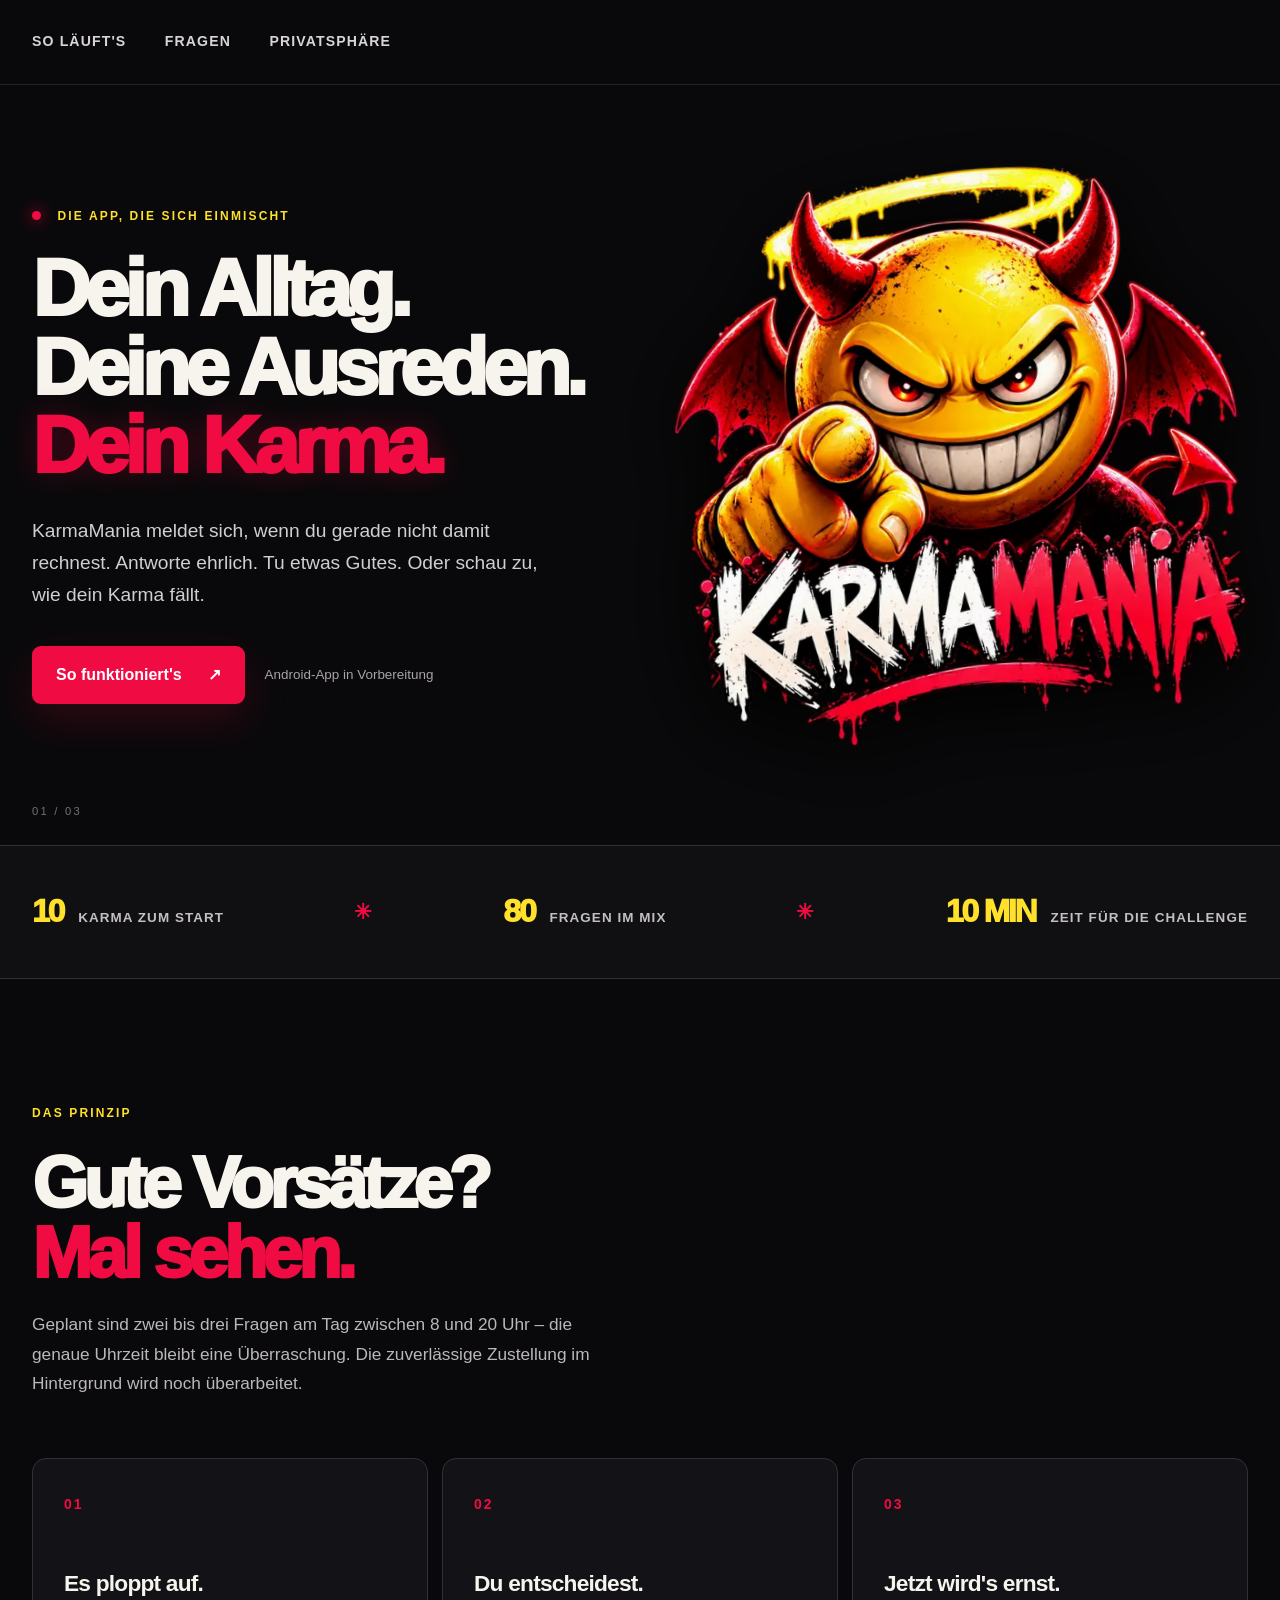
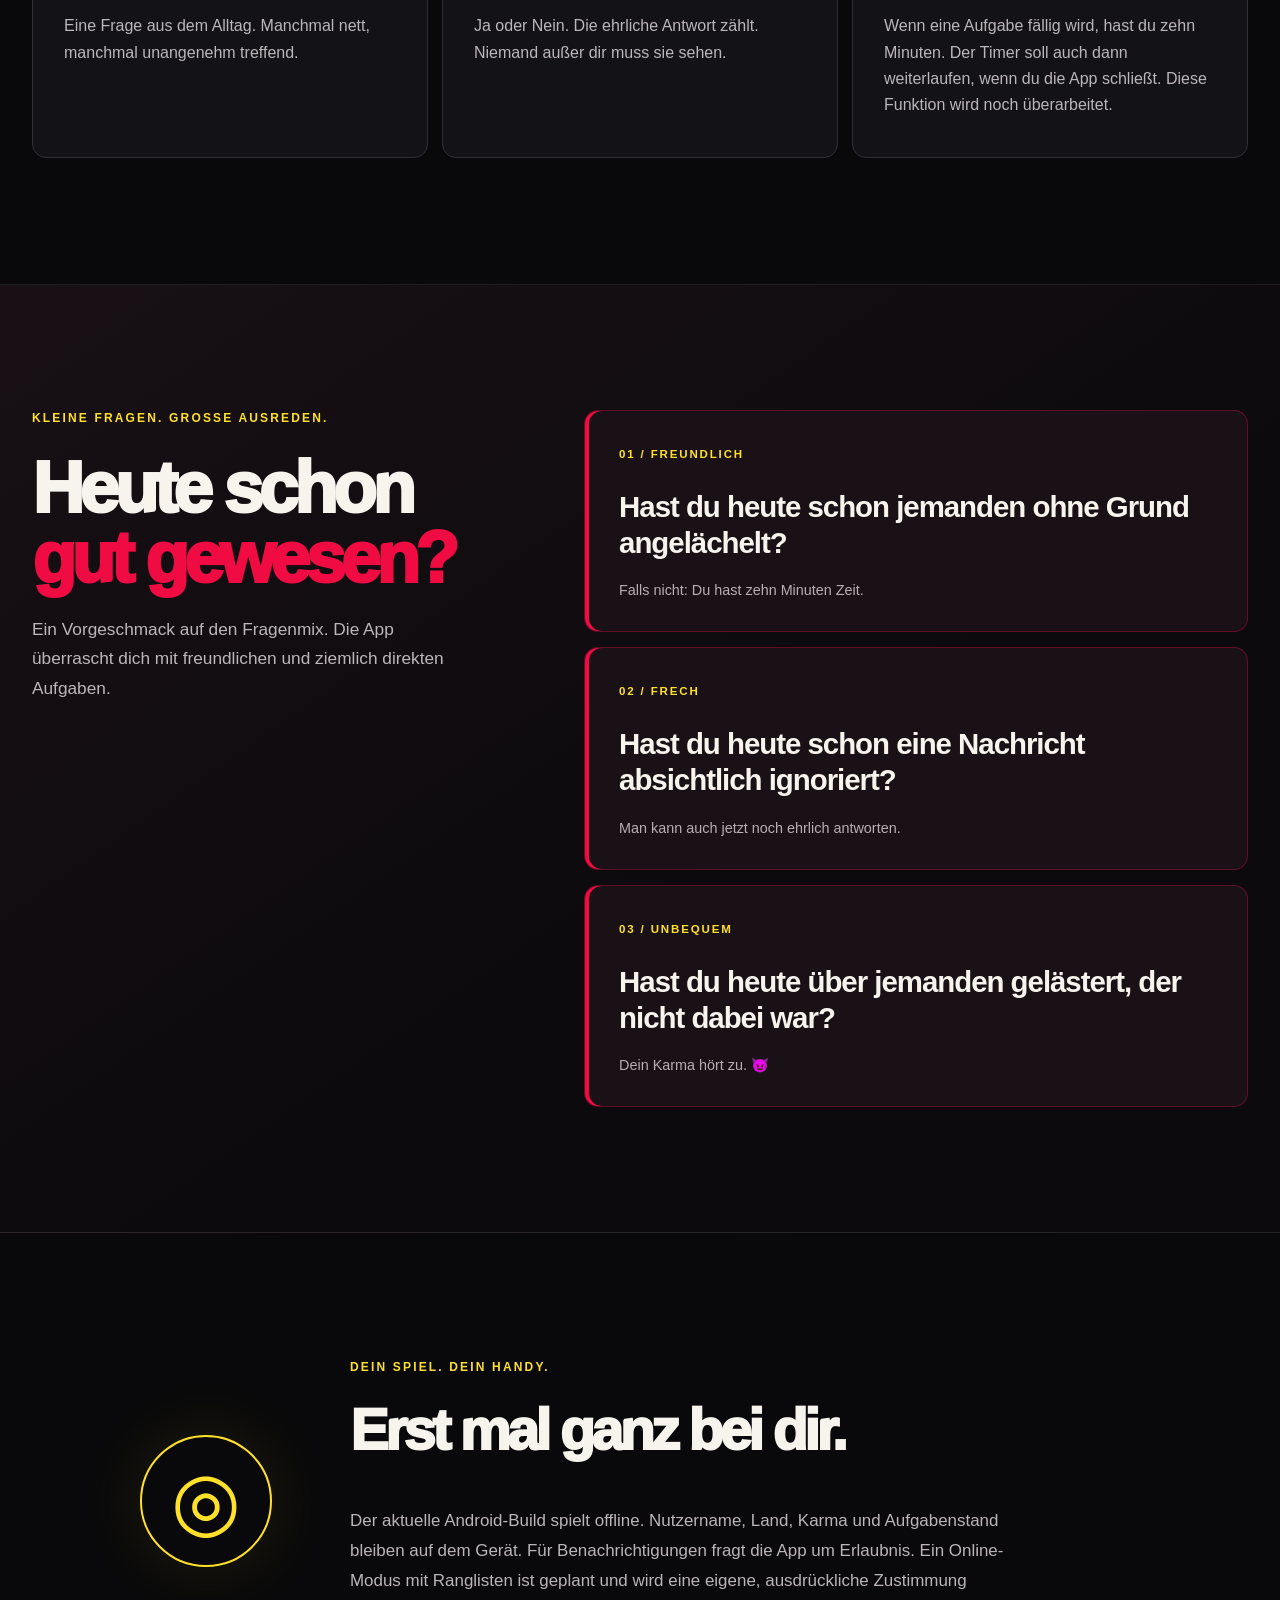
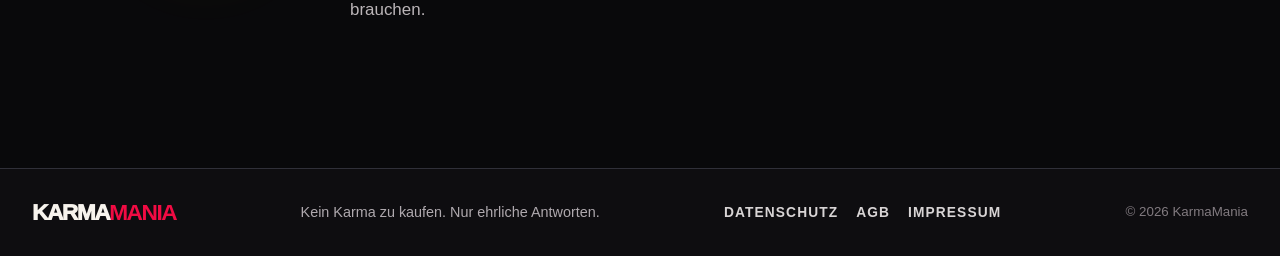
==== index.html @ 6a7edd0a "Remove top header wordmark from index.html" ====
<!doctype html>
<html lang="de">
<head>
  <meta charset="utf-8">
  <meta name="viewport" content="width=device-width, initial-scale=1">
  <meta name="theme-color" content="#09090b">
  <meta name="description" content="KarmaMania: 80 freche Fragen, spontane Aufgaben und 10 Minuten für eine gute Tat. Die Android-App startet mit 10 Karma-Punkten.">
  <title>KarmaMania – Dein Alltag hat Fragen</title>
  <link rel="icon" type="image/webp" href="/assets/karmamania-mascot.webp">
  <link rel="stylesheet" href="/styles.css">
</head>
<body>
  <a class="skip" href="#inhalt">Zum Inhalt springen</a>
  <header class="site-header">
    <div class="shell header-inner">
      
      <nav aria-label="Hauptnavigation">
        <a href="#so-gehts">So läuft's</a>
        <a href="#fragen">Fragen</a>
        <a href="#datenschutz">Privatsphäre</a>
      </nav>
    </div>
  </header>
  <main id="inhalt">
    <section class="hero shell" id="start" aria-labelledby="hero-title">
      <div class="hero-copy">
        <p class="eyebrow"><span class="pulse" aria-hidden="true"></span> DIE APP, DIE SICH EINMISCHT</p>
        <h1 id="hero-title">Dein Alltag.<br>Deine Ausreden.<br><em>Dein Karma.</em></h1>
        <p class="hero-lead">KarmaMania meldet sich, wenn du gerade nicht damit rechnest. Antworte ehrlich. Tu etwas Gutes. Oder schau zu, wie dein Karma fällt.</p>
        <div class="hero-actions">
          <a class="button primary" href="#so-gehts">So funktioniert's <span aria-hidden="true">↗</span></a>
          <span class="availability">Android-App in Vorbereitung</span>
        </div>
      </div>
      <div class="hero-art" aria-label="KarmaMania Maskottchen">
        <div class="halo-glow" aria-hidden="true"></div>
        <img src="/assets/karmamania-mascot.webp" width="720" height="720" alt="Grinsendes KarmaMania-Maskottchen mit Hörnern, Flügeln und Schriftzug" fetchpriority="high">
      </div>
      <div class="hero-index" aria-hidden="true">01 / 03</div>
    </section>

    <div class="ticker" aria-label="KarmaMania in Zahlen">
      <div class="shell ticker-inner">
        <p><strong>10</strong><span>Karma zum Start</span></p>
        <span class="ticker-cross" aria-hidden="true">✳</span>
        <p><strong>80</strong><span>Fragen im Mix</span></p>
        <span class="ticker-cross" aria-hidden="true">✳</span>
        <p><strong>10 MIN</strong><span>Zeit für die Challenge</span></p>
      </div>
    </div>

    <section class="section shell how" id="so-gehts" aria-labelledby="how-title">
      <div class="section-heading">
        <p class="eyebrow">DAS PRINZIP</p>
        <h2 id="how-title">Gute Vorsätze?<br><span>Mal sehen.</span></h2>
        <p>Geplant sind zwei bis drei Fragen am Tag zwischen 8 und 20 Uhr – die genaue Uhrzeit bleibt eine Überraschung. Die zuverlässige Zustellung im Hintergrund wird noch überarbeitet.</p>
      </div>
      <div class="steps">
        <article><span class="step-number">01</span><h3>Es ploppt auf.</h3><p>Eine Frage aus dem Alltag. Manchmal nett, manchmal unangenehm treffend.</p></article>
        <article><span class="step-number">02</span><h3>Du entscheidest.</h3><p>Ja oder Nein. Die ehrliche Antwort zählt. Niemand außer dir muss sie sehen.</p></article>
        <article><span class="step-number">03</span><h3>Jetzt wird's ernst.</h3><p>Wenn eine Aufgabe fällig wird, hast du zehn Minuten. Der Timer soll auch dann weiterlaufen, wenn du die App schließt. Diese Funktion wird noch überarbeitet.</p></article>
      </div>
    </section>

    <section class="question-section" id="fragen" aria-labelledby="questions-title">
      <div class="shell question-layout">
        <div class="section-heading question-intro">
          <p class="eyebrow">KLEINE FRAGEN. GROSSE AUSREDEN.</p>
          <h2 id="questions-title">Heute schon<br><span>gut gewesen?</span></h2>
          <p>Ein Vorgeschmack auf den Fragenmix. Die App überrascht dich mit freundlichen und ziemlich direkten Aufgaben.</p>
        </div>
        <div class="question-stack">
          <article class="question-card"><span>01 / FREUNDLICH</span><h3>Hast du heute schon jemanden ohne Grund angelächelt?</h3><p>Falls nicht: Du hast zehn Minuten Zeit.</p></article>
          <article class="question-card"><span>02 / FRECH</span><h3>Hast du heute schon eine Nachricht absichtlich ignoriert?</h3><p>Man kann auch jetzt noch ehrlich antworten.</p></article>
          <article class="question-card"><span>03 / UNBEQUEM</span><h3>Hast du heute über jemanden gelästert, der nicht dabei war?</h3><p>Dein Karma hört zu. 😈</p></article>
        </div>
      </div>
    </section>

    <section class="section shell privacy" id="datenschutz" aria-labelledby="privacy-title">
      <div class="privacy-icon" aria-hidden="true">◎</div>
      <div><p class="eyebrow">DEIN SPIEL. DEIN HANDY.</p><h2 id="privacy-title">Erst mal ganz bei dir.</h2><p>Der aktuelle Android-Build spielt offline. Nutzername, Land, Karma und Aufgabenstand bleiben auf dem Gerät. Für Benachrichtigungen fragt die App um Erlaubnis. Ein Online-Modus mit Ranglisten ist geplant und wird eine eigene, ausdrückliche Zustimmung brauchen.</p></div>
    </section>
  </main>
  <footer class="site-footer"><div class="shell footer-inner"><a class="wordmark" href="#start"><span>KARMA</span><strong>MANIA</strong></a><p>Kein Karma zu kaufen. Nur ehrliche Antworten.</p><nav class="footer-links" aria-label="Rechtliches"><a href="/datenschutz.html">Datenschutz</a><a href="/agb.html">AGB</a><a href="/impressum.html">Impressum</a></nav><small>© 2026 KarmaMania</small></div></footer>
</body>
</html>
---- styles.css ----
:root{color-scheme:dark;--bg:#09090b;--panel:#121217;--line:#303039;--white:#f7f3ed;--muted:#bcb8bb;--red:#f10b43;--yellow:#ffe02b}
*{box-sizing:border-box}html{scroll-behavior:smooth}body{margin:0;background:var(--bg);color:var(--white);font-family:Arial,Helvetica,sans-serif;line-height:1.55}a{color:inherit;text-decoration:none}a:focus-visible{outline:3px solid var(--yellow);outline-offset:5px}h1,h2,h3,p{margin-top:0}img{max-width:100%;height:auto}.shell{width:min(1280px,calc(100% - 64px));margin-inline:auto}.skip{position:absolute;left:-9999px;top:8px;z-index:9;background:var(--yellow);color:#111;padding:8px 14px}.skip:focus{left:12px}.site-header{position:relative;z-index:2;border-bottom:1px solid #ffffff1a}.header-inner{min-height:84px;display:flex;align-items:center;justify-content:space-between;gap:32px}.wordmark{font-weight:1000;letter-spacing:-.065em;font-size:1.42rem;line-height:1}.wordmark span{color:var(--white)}.wordmark strong{color:var(--red)}nav{display:flex;gap:clamp(18px,3vw,42px);font-size:.88rem;font-weight:700;text-transform:uppercase;letter-spacing:.08em}nav a{color:#d8d4d5;transition:color .2s}nav a:hover{color:var(--yellow)}.hero{min-height:min(760px,calc(100svh - 84px));display:grid;grid-template-columns:1.05fr .95fr;align-items:center;gap:8px;position:relative;padding-block:64px 82px}.hero-copy{position:relative;z-index:1}.eyebrow{color:var(--yellow);font-size:.75rem;letter-spacing:.18em;font-weight:900;line-height:1.4;margin-bottom:26px}.pulse{display:inline-block;width:9px;height:9px;border-radius:50%;background:var(--red);box-shadow:0 0 16px var(--red);margin-right:11px}.hero h1,h2{font-weight:1000;letter-spacing:-.065em;line-height:.98}.hero h1{font-size:clamp(3.45rem,6.25vw,6.55rem);margin-bottom:30px;white-space:nowrap}.hero h1 em{font-style:normal;color:var(--red);text-shadow:0 0 30px #f10b4344}.hero-lead{font-size:clamp(1.02rem,1.5vw,1.26rem);max-width:510px;color:#d2ced0;line-height:1.65}.hero-actions{display:flex;flex-wrap:wrap;align-items:center;gap:20px;margin-top:36px}.button{display:inline-flex;align-items:center;justify-content:center;gap:26px;padding:16px 24px;min-height:58px;border-radius:9px;font-weight:800}.button.primary{background:var(--red);color:white;box-shadow:0 16px 44px #f10b432b;transition:transform .2s,box-shadow .2s}.button.primary:hover{transform:translateY(-3px);box-shadow:0 20px 48px #f10b4355}.availability{font-size:.84rem;color:#a9a3a5}.hero-art{position:relative;display:grid;place-items:center;min-width:0}.hero-art img{position:relative;display:block;width:min(100%,640px);filter:drop-shadow(0 22px 45px #000);transform:rotate(-3deg);animation:karma-float 7s ease-in-out infinite}.halo-glow{position:absolute;inset:15% 10%;background:radial-gradient(circle,#ed0b4335,transparent 68%);filter:blur(50px)}.hero-index{position:absolute;left:0;bottom:25px;font-size:.7rem;letter-spacing:.2em;color:#777078}.ticker{border-top:1px solid var(--line);border-bottom:1px solid var(--line);background:#101013}.ticker-inner{display:flex;align-items:center;justify-content:space-between;gap:18px;min-height:132px}.ticker p{margin:0;display:flex;align-items:baseline;gap:15px}.ticker strong{font-size:clamp(1.6rem,2.5vw,2.5rem);font-weight:1000;color:var(--yellow);letter-spacing:-.07em}.ticker span{color:#c4bfc2;font-size:.84rem;text-transform:uppercase;letter-spacing:.08em;font-weight:700}.ticker-cross{font-size:1.3rem!important;color:var(--red)!important}.section{padding-block:126px}.section-heading h2{font-size:clamp(3.3rem,5.6vw,5.8rem);margin-bottom:22px}.section-heading h2 span{color:var(--red)}.section-heading>p:last-child{font-size:1.08rem;color:#bcb7ba;max-width:580px;line-height:1.7}.how .section-heading{max-width:730px}.steps{display:grid;grid-template-columns:repeat(3,1fr);gap:14px;margin-top:60px}.steps article{background:var(--panel);border:1px solid var(--line);border-radius:14px;padding:35px 31px 38px;min-height:262px}.step-number{display:block;color:var(--red);font-size:.87rem;font-weight:900;letter-spacing:.15em;margin-bottom:50px}.steps h3{font-size:1.42rem;letter-spacing:-.035em;margin-bottom:12px}.steps p{color:#bcb7ba;margin:0;line-height:1.65}.question-section{background:linear-gradient(145deg,#181015,#0c0a0d 60%);border-block:1px solid #ffffff16}.question-layout{display:grid;grid-template-columns: .8fr 1.2fr;gap:9%;padding-block:125px}.question-intro{align-self:start;position:sticky;top:40px}.question-stack{display:grid;gap:15px}.question-card{border:1px solid #f10b4355;background:#1a1116;border-radius:14px;padding:30px 34px;box-shadow:inset 4px 0 var(--red)}.question-card span{color:var(--yellow);font-size:.72rem;font-weight:900;letter-spacing:.16em}.question-card h3{font-size:clamp(1.4rem,2.3vw,2.05rem);line-height:1.23;letter-spacing:-.035em;margin:23px 0 18px}.question-card p{color:#b8afb3;font-size:.9rem;margin:0}.privacy{display:grid;grid-template-columns:160px 1fr;gap:50px;align-items:center;max-width:1000px}.privacy-icon{width:132px;height:132px;border:2px solid var(--yellow);border-radius:50%;display:grid;place-items:center;font-size:5rem;color:var(--yellow);box-shadow:0 0 70px #ffe02b19}.privacy h2{font-size:clamp(2.7rem,4.5vw,4.7rem)}.privacy p:last-child{color:#bbb5b8;line-height:1.75;max-width:680px;font-size:1.06rem}.site-footer{border-top:1px solid var(--line);background:#0e0d10}.footer-inner{display:flex;align-items:center;justify-content:space-between;gap:25px;padding-block:32px}.footer-inner p{margin:0;color:#afa9ae;font-size:.9rem}.footer-inner small{color:#827b80}
@media(max-width:900px){.hero{grid-template-columns:1fr;gap:0;padding-top:65px}.hero h1{white-space:normal}.hero-art{margin-top:15px}.hero-art img{max-width:520px}.hero-index{display:none}.question-layout{grid-template-columns:1fr;gap:36px}.question-intro{position:static}.privacy{grid-template-columns:110px 1fr;gap:28px}.privacy-icon{width:100px;height:100px;font-size:4rem}.ticker-inner{flex-wrap:wrap;justify-content:center;padding-block:24px}.ticker-cross{display:none}.ticker p{min-width:200px;justify-content:center}}
@media(max-width:600px){.shell{width:min(100% - 36px,1280px)}.header-inner{min-height:70px}.wordmark{font-size:1.2rem}nav{gap:15px;font-size:.68rem;letter-spacing:0}nav a:nth-child(3){display:none}.hero{padding-top:56px;padding-bottom:55px;min-height:unset}.hero h1{font-size:clamp(3.15rem,11.3vw,4.7rem)}.hero-lead{font-size:1.03rem}.hero-art img{width:min(100%,450px)}.hero-actions{gap:16px}.availability{font-size:.82rem}.ticker-inner{display:grid;grid-template-columns:1fr 1fr;gap:18px}.ticker p{min-width:0;display:block;text-align:left}.ticker strong,.ticker span{display:block}.ticker p:last-child{grid-column:1/-1}.section{padding-block:83px}.section-heading h2{font-size:clamp(3rem,10vw,4.4rem)}.steps{grid-template-columns:1fr;margin-top:40px}.steps article{min-height:unset;padding:26px}.step-number{margin-bottom:20px}.question-layout{padding-block:83px}.question-card{padding:25px}.privacy{grid-template-columns:1fr;gap:22px}.privacy-icon{width:80px;height:80px;font-size:3.5rem}.footer-inner{display:block}.footer-inner p{margin:17px 0}}
@media(prefers-reduced-motion:reduce){html{scroll-behavior:auto}*,*:before,*:after{transition:none!important;animation:none!important}}

.footer-links{display:flex;flex-wrap:wrap;gap:18px;font-size:.86rem;font-weight:700}.footer-links a:hover,.legal-back:hover,.legal-card a:hover{color:var(--yellow)}.legal-page{min-height:calc(100svh - 170px);padding-block:clamp(64px,9vw,110px)}.legal-page h1{font-size:clamp(3.5rem,7vw,6rem);margin:0 0 42px;line-height:1;letter-spacing:-.065em}.legal-card{max-width:800px;background:var(--panel);border:1px solid var(--line);border-left:3px solid var(--red);border-radius:12px;padding:clamp(28px,4vw,48px);color:#d8d4d5;line-height:1.7}.legal-card h2{font-size:1.5rem;line-height:1.2;letter-spacing:-.03em;margin:0 0 12px}.legal-card h2:not(:first-child){margin-top:34px}.legal-card p:last-child{margin-bottom:0}.legal-card address{font-style:normal;margin:0 0 28px}.legal-card a{text-decoration:underline;text-underline-offset:3px}.legal-back{display:inline-block;margin-top:30px;color:var(--yellow);font-weight:700}@media(max-width:600px){.footer-links{margin-top:15px}}

@keyframes karma-float{0%,100%{transform:translateY(3px) rotate(-3deg)}50%{transform:translateY(-3px) rotate(-3deg)}}
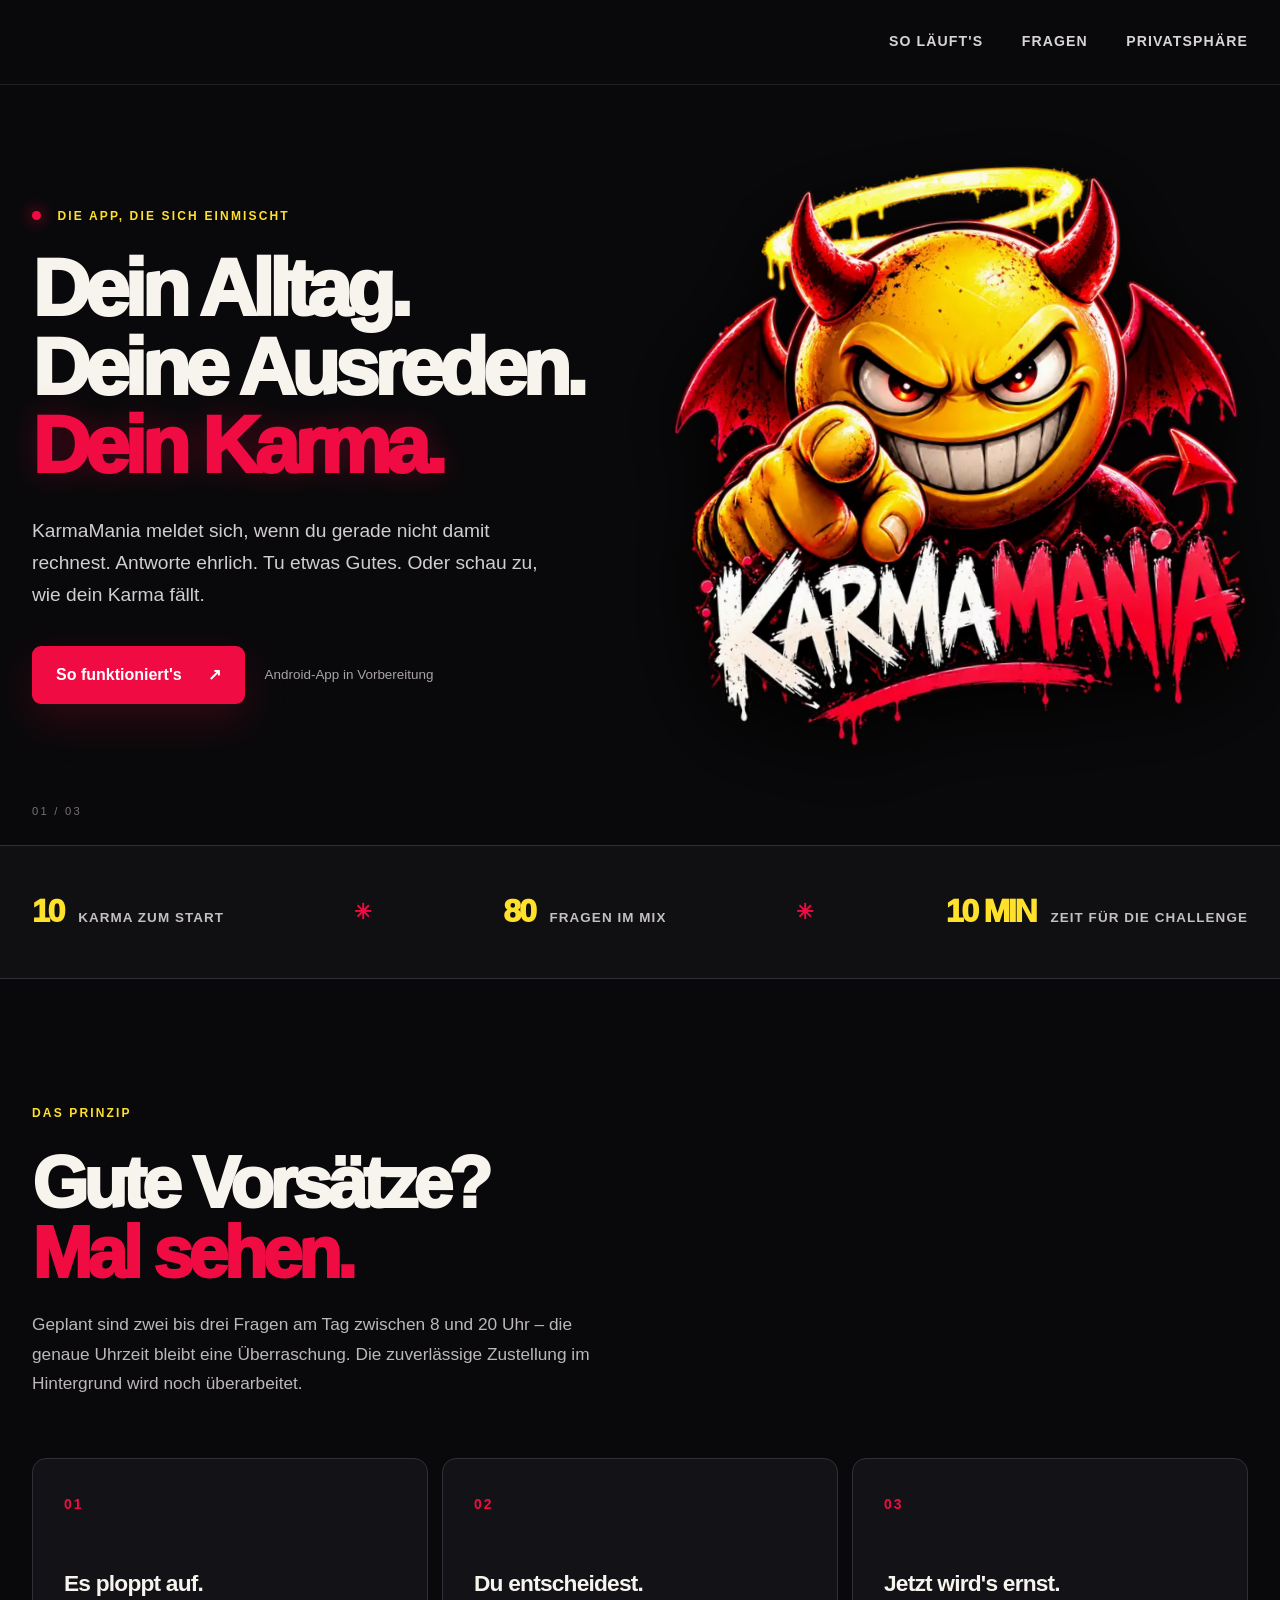
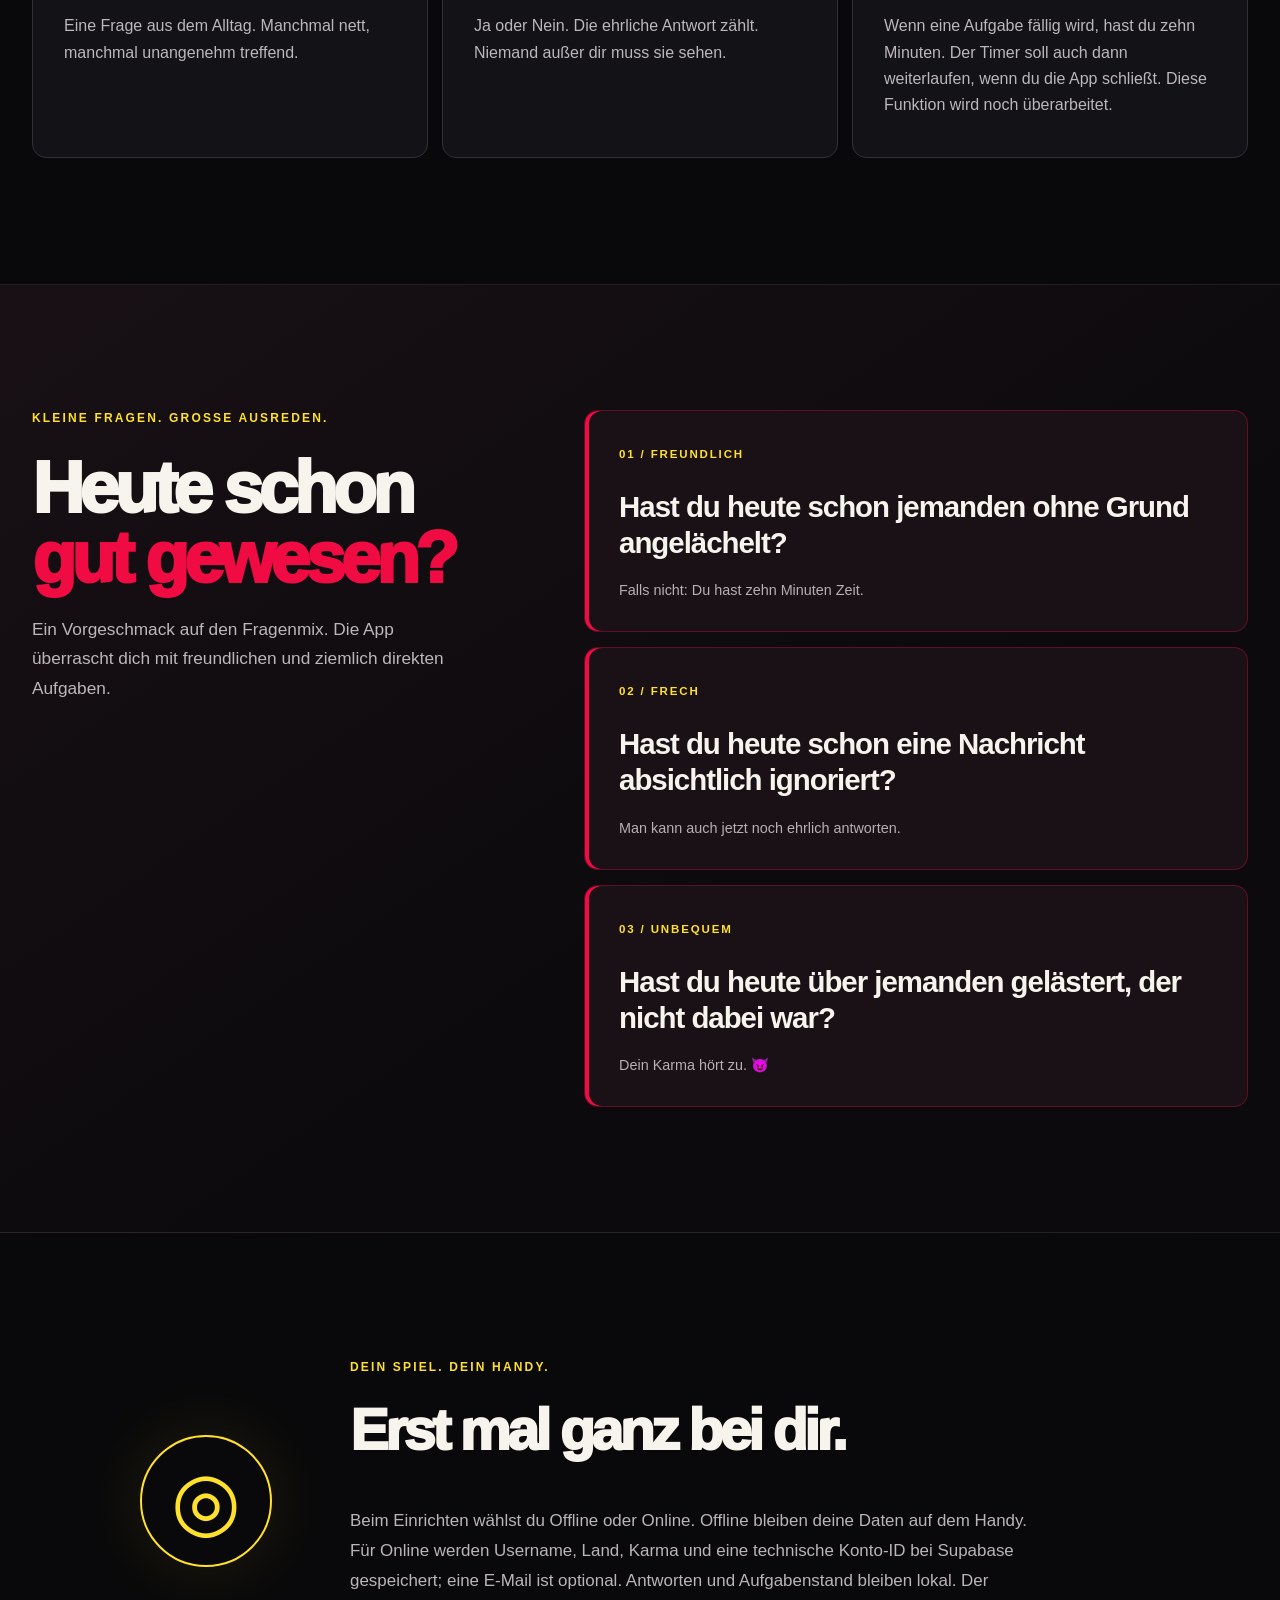
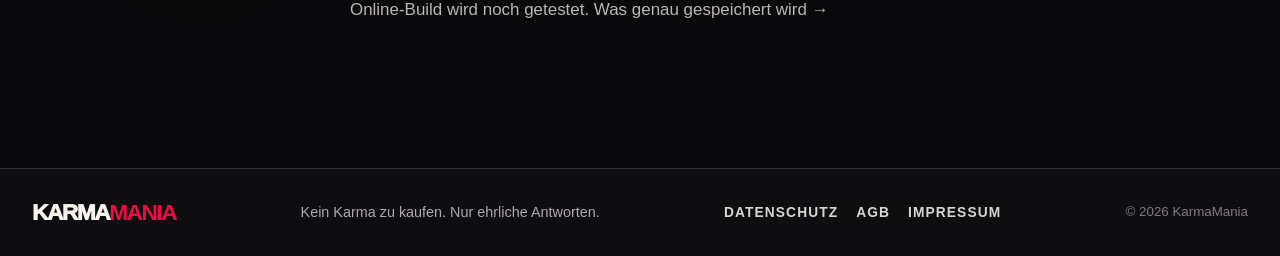
==== commit a45fb15b: "Explain optional Supabase mode and stored data" ====
--- a/index.html
+++ b/index.html
@@ -79,7 +79,7 @@
 
     <section class="section shell privacy" id="datenschutz" aria-labelledby="privacy-title">
       <div class="privacy-icon" aria-hidden="true">◎</div>
-      <div><p class="eyebrow">DEIN SPIEL. DEIN HANDY.</p><h2 id="privacy-title">Erst mal ganz bei dir.</h2><p>Der aktuelle Android-Build spielt offline. Nutzername, Land, Karma und Aufgabenstand bleiben auf dem Gerät. Für Benachrichtigungen fragt die App um Erlaubnis. Ein Online-Modus mit Ranglisten ist geplant und wird eine eigene, ausdrückliche Zustimmung brauchen.</p></div>
+      <div><p class="eyebrow">DEIN SPIEL. DEIN HANDY.</p><h2 id="privacy-title">Erst mal ganz bei dir.</h2><p>Beim Einrichten wählst du Offline oder Online. Offline bleiben deine Daten auf dem Handy. Für Online werden Username, Land, Karma und eine technische Konto-ID bei Supabase gespeichert; eine E-Mail ist optional. Antworten und Aufgabenstand bleiben lokal. Der Online-Build wird noch getestet. <a href="/datenschutz.html">Was genau gespeichert wird →</a></p></div>
     </section>
   </main>
   <footer class="site-footer"><div class="shell footer-inner"><a class="wordmark" href="#start"><span>KARMA</span><strong>MANIA</strong></a><p>Kein Karma zu kaufen. Nur ehrliche Antworten.</p><nav class="footer-links" aria-label="Rechtliches"><a href="/datenschutz.html">Datenschutz</a><a href="/agb.html">AGB</a><a href="/impressum.html">Impressum</a></nav><small>© 2026 KarmaMania</small></div></footer>
--- a/styles.css
+++ b/styles.css
@@ -1,5 +1,5 @@
 :root{color-scheme:dark;--bg:#09090b;--panel:#121217;--line:#303039;--white:#f7f3ed;--muted:#bcb8bb;--red:#f10b43;--yellow:#ffe02b}
-*{box-sizing:border-box}html{scroll-behavior:smooth}body{margin:0;background:var(--bg);color:var(--white);font-family:Arial,Helvetica,sans-serif;line-height:1.55}a{color:inherit;text-decoration:none}a:focus-visible{outline:3px solid var(--yellow);outline-offset:5px}h1,h2,h3,p{margin-top:0}img{max-width:100%;height:auto}.shell{width:min(1280px,calc(100% - 64px));margin-inline:auto}.skip{position:absolute;left:-9999px;top:8px;z-index:9;background:var(--yellow);color:#111;padding:8px 14px}.skip:focus{left:12px}.site-header{position:relative;z-index:2;border-bottom:1px solid #ffffff1a}.header-inner{min-height:84px;display:flex;align-items:center;justify-content:space-between;gap:32px}.wordmark{font-weight:1000;letter-spacing:-.065em;font-size:1.42rem;line-height:1}.wordmark span{color:var(--white)}.wordmark strong{color:var(--red)}nav{display:flex;gap:clamp(18px,3vw,42px);font-size:.88rem;font-weight:700;text-transform:uppercase;letter-spacing:.08em}nav a{color:#d8d4d5;transition:color .2s}nav a:hover{color:var(--yellow)}.hero{min-height:min(760px,calc(100svh - 84px));display:grid;grid-template-columns:1.05fr .95fr;align-items:center;gap:8px;position:relative;padding-block:64px 82px}.hero-copy{position:relative;z-index:1}.eyebrow{color:var(--yellow);font-size:.75rem;letter-spacing:.18em;font-weight:900;line-height:1.4;margin-bottom:26px}.pulse{display:inline-block;width:9px;height:9px;border-radius:50%;background:var(--red);box-shadow:0 0 16px var(--red);margin-right:11px}.hero h1,h2{font-weight:1000;letter-spacing:-.065em;line-height:.98}.hero h1{font-size:clamp(3.45rem,6.25vw,6.55rem);margin-bottom:30px;white-space:nowrap}.hero h1 em{font-style:normal;color:var(--red);text-shadow:0 0 30px #f10b4344}.hero-lead{font-size:clamp(1.02rem,1.5vw,1.26rem);max-width:510px;color:#d2ced0;line-height:1.65}.hero-actions{display:flex;flex-wrap:wrap;align-items:center;gap:20px;margin-top:36px}.button{display:inline-flex;align-items:center;justify-content:center;gap:26px;padding:16px 24px;min-height:58px;border-radius:9px;font-weight:800}.button.primary{background:var(--red);color:white;box-shadow:0 16px 44px #f10b432b;transition:transform .2s,box-shadow .2s}.button.primary:hover{transform:translateY(-3px);box-shadow:0 20px 48px #f10b4355}.availability{font-size:.84rem;color:#a9a3a5}.hero-art{position:relative;display:grid;place-items:center;min-width:0}.hero-art img{position:relative;display:block;width:min(100%,640px);filter:drop-shadow(0 22px 45px #000);transform:rotate(-3deg);animation:karma-float 7s ease-in-out infinite}.halo-glow{position:absolute;inset:15% 10%;background:radial-gradient(circle,#ed0b4335,transparent 68%);filter:blur(50px)}.hero-index{position:absolute;left:0;bottom:25px;font-size:.7rem;letter-spacing:.2em;color:#777078}.ticker{border-top:1px solid var(--line);border-bottom:1px solid var(--line);background:#101013}.ticker-inner{display:flex;align-items:center;justify-content:space-between;gap:18px;min-height:132px}.ticker p{margin:0;display:flex;align-items:baseline;gap:15px}.ticker strong{font-size:clamp(1.6rem,2.5vw,2.5rem);font-weight:1000;color:var(--yellow);letter-spacing:-.07em}.ticker span{color:#c4bfc2;font-size:.84rem;text-transform:uppercase;letter-spacing:.08em;font-weight:700}.ticker-cross{font-size:1.3rem!important;color:var(--red)!important}.section{padding-block:126px}.section-heading h2{font-size:clamp(3.3rem,5.6vw,5.8rem);margin-bottom:22px}.section-heading h2 span{color:var(--red)}.section-heading>p:last-child{font-size:1.08rem;color:#bcb7ba;max-width:580px;line-height:1.7}.how .section-heading{max-width:730px}.steps{display:grid;grid-template-columns:repeat(3,1fr);gap:14px;margin-top:60px}.steps article{background:var(--panel);border:1px solid var(--line);border-radius:14px;padding:35px 31px 38px;min-height:262px}.step-number{display:block;color:var(--red);font-size:.87rem;font-weight:900;letter-spacing:.15em;margin-bottom:50px}.steps h3{font-size:1.42rem;letter-spacing:-.035em;margin-bottom:12px}.steps p{color:#bcb7ba;margin:0;line-height:1.65}.question-section{background:linear-gradient(145deg,#181015,#0c0a0d 60%);border-block:1px solid #ffffff16}.question-layout{display:grid;grid-template-columns: .8fr 1.2fr;gap:9%;padding-block:125px}.question-intro{align-self:start;position:sticky;top:40px}.question-stack{display:grid;gap:15px}.question-card{border:1px solid #f10b4355;background:#1a1116;border-radius:14px;padding:30px 34px;box-shadow:inset 4px 0 var(--red)}.question-card span{color:var(--yellow);font-size:.72rem;font-weight:900;letter-spacing:.16em}.question-card h3{font-size:clamp(1.4rem,2.3vw,2.05rem);line-height:1.23;letter-spacing:-.035em;margin:23px 0 18px}.question-card p{color:#b8afb3;font-size:.9rem;margin:0}.privacy{display:grid;grid-template-columns:160px 1fr;gap:50px;align-items:center;max-width:1000px}.privacy-icon{width:132px;height:132px;border:2px solid var(--yellow);border-radius:50%;display:grid;place-items:center;font-size:5rem;color:var(--yellow);box-shadow:0 0 70px #ffe02b19}.privacy h2{font-size:clamp(2.7rem,4.5vw,4.7rem)}.privacy p:last-child{color:#bbb5b8;line-height:1.75;max-width:680px;font-size:1.06rem}.site-footer{border-top:1px solid var(--line);background:#0e0d10}.footer-inner{display:flex;align-items:center;justify-content:space-between;gap:25px;padding-block:32px}.footer-inner p{margin:0;color:#afa9ae;font-size:.9rem}.footer-inner small{color:#827b80}
+*{box-sizing:border-box}html{scroll-behavior:smooth}body{margin:0;background:var(--bg);color:var(--white);font-family:Arial,Helvetica,sans-serif;line-height:1.55}a{color:inherit;text-decoration:none}a:focus-visible{outline:3px solid var(--yellow);outline-offset:5px}h1,h2,h3,p{margin-top:0}img{max-width:100%;height:auto}.shell{width:min(1280px,calc(100% - 64px));margin-inline:auto}.skip{position:absolute;left:-9999px;top:8px;z-index:9;background:var(--yellow);color:#111;padding:8px 14px}.skip:focus{left:12px}.site-header{position:relative;z-index:2;border-bottom:1px solid #ffffff1a}.header-inner{min-height:84px;display:flex;align-items:center;justify-content:flex-end;gap:32px}.wordmark{font-weight:1000;letter-spacing:-.065em;font-size:1.42rem;line-height:1}.wordmark span{color:var(--white)}.wordmark strong{color:var(--red)}nav{display:flex;gap:clamp(18px,3vw,42px);font-size:.88rem;font-weight:700;text-transform:uppercase;letter-spacing:.08em}nav a{color:#d8d4d5;transition:color .2s}nav a:hover{color:var(--yellow)}.hero{min-height:min(760px,calc(100svh - 84px));display:grid;grid-template-columns:1.05fr .95fr;align-items:center;gap:8px;position:relative;padding-block:64px 82px}.hero-copy{position:relative;z-index:1}.eyebrow{color:var(--yellow);font-size:.75rem;letter-spacing:.18em;font-weight:900;line-height:1.4;margin-bottom:26px}.pulse{display:inline-block;width:9px;height:9px;border-radius:50%;background:var(--red);box-shadow:0 0 16px var(--red);margin-right:11px}.hero h1,h2{font-weight:1000;letter-spacing:-.065em;line-height:.98}.hero h1{font-size:clamp(3.45rem,6.25vw,6.55rem);margin-bottom:30px;white-space:nowrap}.hero h1 em{font-style:normal;color:var(--red);text-shadow:0 0 30px #f10b4344}.hero-lead{font-size:clamp(1.02rem,1.5vw,1.26rem);max-width:510px;color:#d2ced0;line-height:1.65}.hero-actions{display:flex;flex-wrap:wrap;align-items:center;gap:20px;margin-top:36px}.button{display:inline-flex;align-items:center;justify-content:center;gap:26px;padding:16px 24px;min-height:58px;border-radius:9px;font-weight:800}.button.primary{background:var(--red);color:white;box-shadow:0 16px 44px #f10b432b;transition:transform .2s,box-shadow .2s}.button.primary:hover{transform:translateY(-3px);box-shadow:0 20px 48px #f10b4355}.availability{font-size:.84rem;color:#a9a3a5}.hero-art{position:relative;display:grid;place-items:center;min-width:0}.hero-art img{position:relative;display:block;width:min(100%,640px);filter:drop-shadow(0 22px 45px #000);transform:rotate(-3deg);animation:karma-float 7s ease-in-out infinite}.halo-glow{position:absolute;inset:15% 10%;background:radial-gradient(circle,#ed0b4335,transparent 68%);filter:blur(50px)}.hero-index{position:absolute;left:0;bottom:25px;font-size:.7rem;letter-spacing:.2em;color:#777078}.ticker{border-top:1px solid var(--line);border-bottom:1px solid var(--line);background:#101013}.ticker-inner{display:flex;align-items:center;justify-content:space-between;gap:18px;min-height:132px}.ticker p{margin:0;display:flex;align-items:baseline;gap:15px}.ticker strong{font-size:clamp(1.6rem,2.5vw,2.5rem);font-weight:1000;color:var(--yellow);letter-spacing:-.07em}.ticker span{color:#c4bfc2;font-size:.84rem;text-transform:uppercase;letter-spacing:.08em;font-weight:700}.ticker-cross{font-size:1.3rem!important;color:var(--red)!important}.section{padding-block:126px}.section-heading h2{font-size:clamp(3.3rem,5.6vw,5.8rem);margin-bottom:22px}.section-heading h2 span{color:var(--red)}.section-heading>p:last-child{font-size:1.08rem;color:#bcb7ba;max-width:580px;line-height:1.7}.how .section-heading{max-width:730px}.steps{display:grid;grid-template-columns:repeat(3,1fr);gap:14px;margin-top:60px}.steps article{background:var(--panel);border:1px solid var(--line);border-radius:14px;padding:35px 31px 38px;min-height:262px}.step-number{display:block;color:var(--red);font-size:.87rem;font-weight:900;letter-spacing:.15em;margin-bottom:50px}.steps h3{font-size:1.42rem;letter-spacing:-.035em;margin-bottom:12px}.steps p{color:#bcb7ba;margin:0;line-height:1.65}.question-section{background:linear-gradient(145deg,#181015,#0c0a0d 60%);border-block:1px solid #ffffff16}.question-layout{display:grid;grid-template-columns: .8fr 1.2fr;gap:9%;padding-block:125px}.question-intro{align-self:start;position:sticky;top:40px}.question-stack{display:grid;gap:15px}.question-card{border:1px solid #f10b4355;background:#1a1116;border-radius:14px;padding:30px 34px;box-shadow:inset 4px 0 var(--red)}.question-card span{color:var(--yellow);font-size:.72rem;font-weight:900;letter-spacing:.16em}.question-card h3{font-size:clamp(1.4rem,2.3vw,2.05rem);line-height:1.23;letter-spacing:-.035em;margin:23px 0 18px}.question-card p{color:#b8afb3;font-size:.9rem;margin:0}.privacy{display:grid;grid-template-columns:160px 1fr;gap:50px;align-items:center;max-width:1000px}.privacy-icon{width:132px;height:132px;border:2px solid var(--yellow);border-radius:50%;display:grid;place-items:center;font-size:5rem;color:var(--yellow);box-shadow:0 0 70px #ffe02b19}.privacy h2{font-size:clamp(2.7rem,4.5vw,4.7rem)}.privacy p:last-child{color:#bbb5b8;line-height:1.75;max-width:680px;font-size:1.06rem}.site-footer{border-top:1px solid var(--line);background:#0e0d10}.footer-inner{display:flex;align-items:center;justify-content:space-between;gap:25px;padding-block:32px}.footer-inner p{margin:0;color:#afa9ae;font-size:.9rem}.footer-inner small{color:#827b80}
 @media(max-width:900px){.hero{grid-template-columns:1fr;gap:0;padding-top:65px}.hero h1{white-space:normal}.hero-art{margin-top:15px}.hero-art img{max-width:520px}.hero-index{display:none}.question-layout{grid-template-columns:1fr;gap:36px}.question-intro{position:static}.privacy{grid-template-columns:110px 1fr;gap:28px}.privacy-icon{width:100px;height:100px;font-size:4rem}.ticker-inner{flex-wrap:wrap;justify-content:center;padding-block:24px}.ticker-cross{display:none}.ticker p{min-width:200px;justify-content:center}}
 @media(max-width:600px){.shell{width:min(100% - 36px,1280px)}.header-inner{min-height:70px}.wordmark{font-size:1.2rem}nav{gap:15px;font-size:.68rem;letter-spacing:0}nav a:nth-child(3){display:none}.hero{padding-top:56px;padding-bottom:55px;min-height:unset}.hero h1{font-size:clamp(3.15rem,11.3vw,4.7rem)}.hero-lead{font-size:1.03rem}.hero-art img{width:min(100%,450px)}.hero-actions{gap:16px}.availability{font-size:.82rem}.ticker-inner{display:grid;grid-template-columns:1fr 1fr;gap:18px}.ticker p{min-width:0;display:block;text-align:left}.ticker strong,.ticker span{display:block}.ticker p:last-child{grid-column:1/-1}.section{padding-block:83px}.section-heading h2{font-size:clamp(3rem,10vw,4.4rem)}.steps{grid-template-columns:1fr;margin-top:40px}.steps article{min-height:unset;padding:26px}.step-number{margin-bottom:20px}.question-layout{padding-block:83px}.question-card{padding:25px}.privacy{grid-template-columns:1fr;gap:22px}.privacy-icon{width:80px;height:80px;font-size:3.5rem}.footer-inner{display:block}.footer-inner p{margin:17px 0}}
 @media(prefers-reduced-motion:reduce){html{scroll-behavior:auto}*,*:before,*:after{transition:none!important;animation:none!important}}
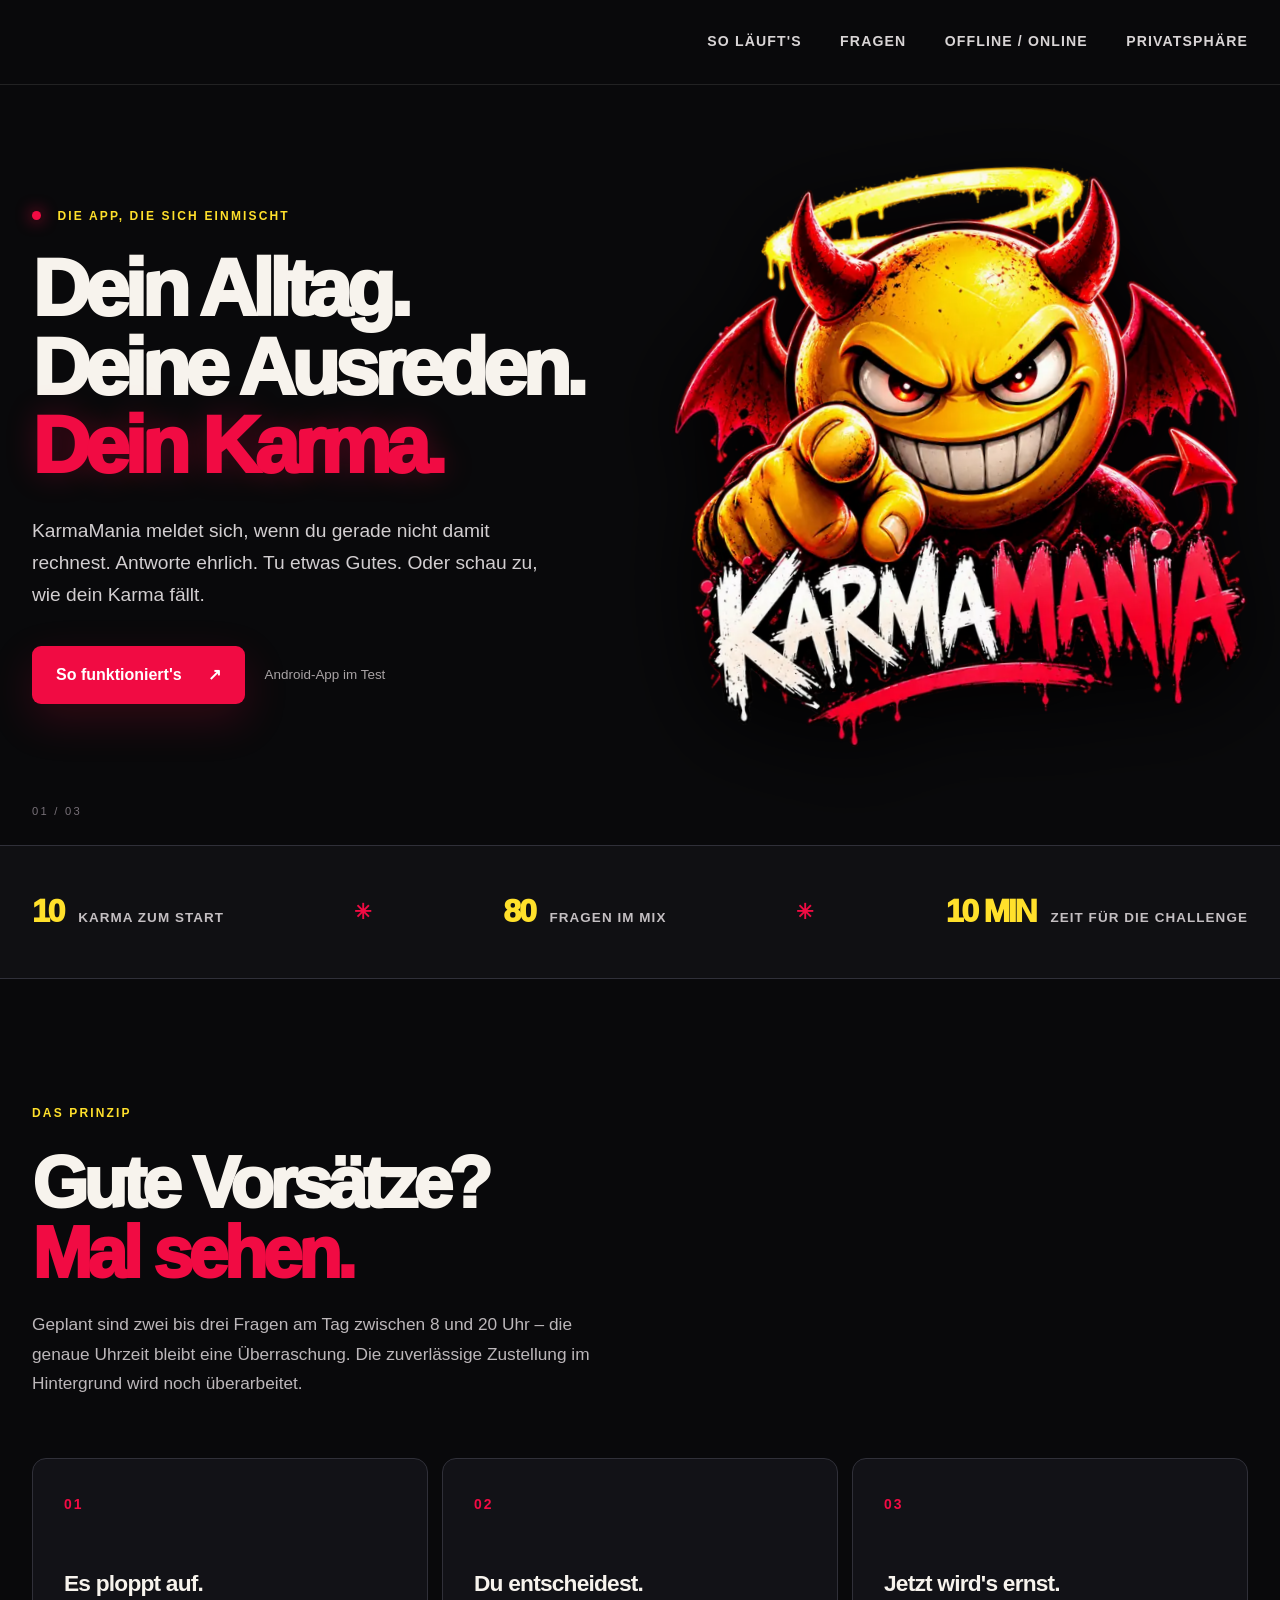
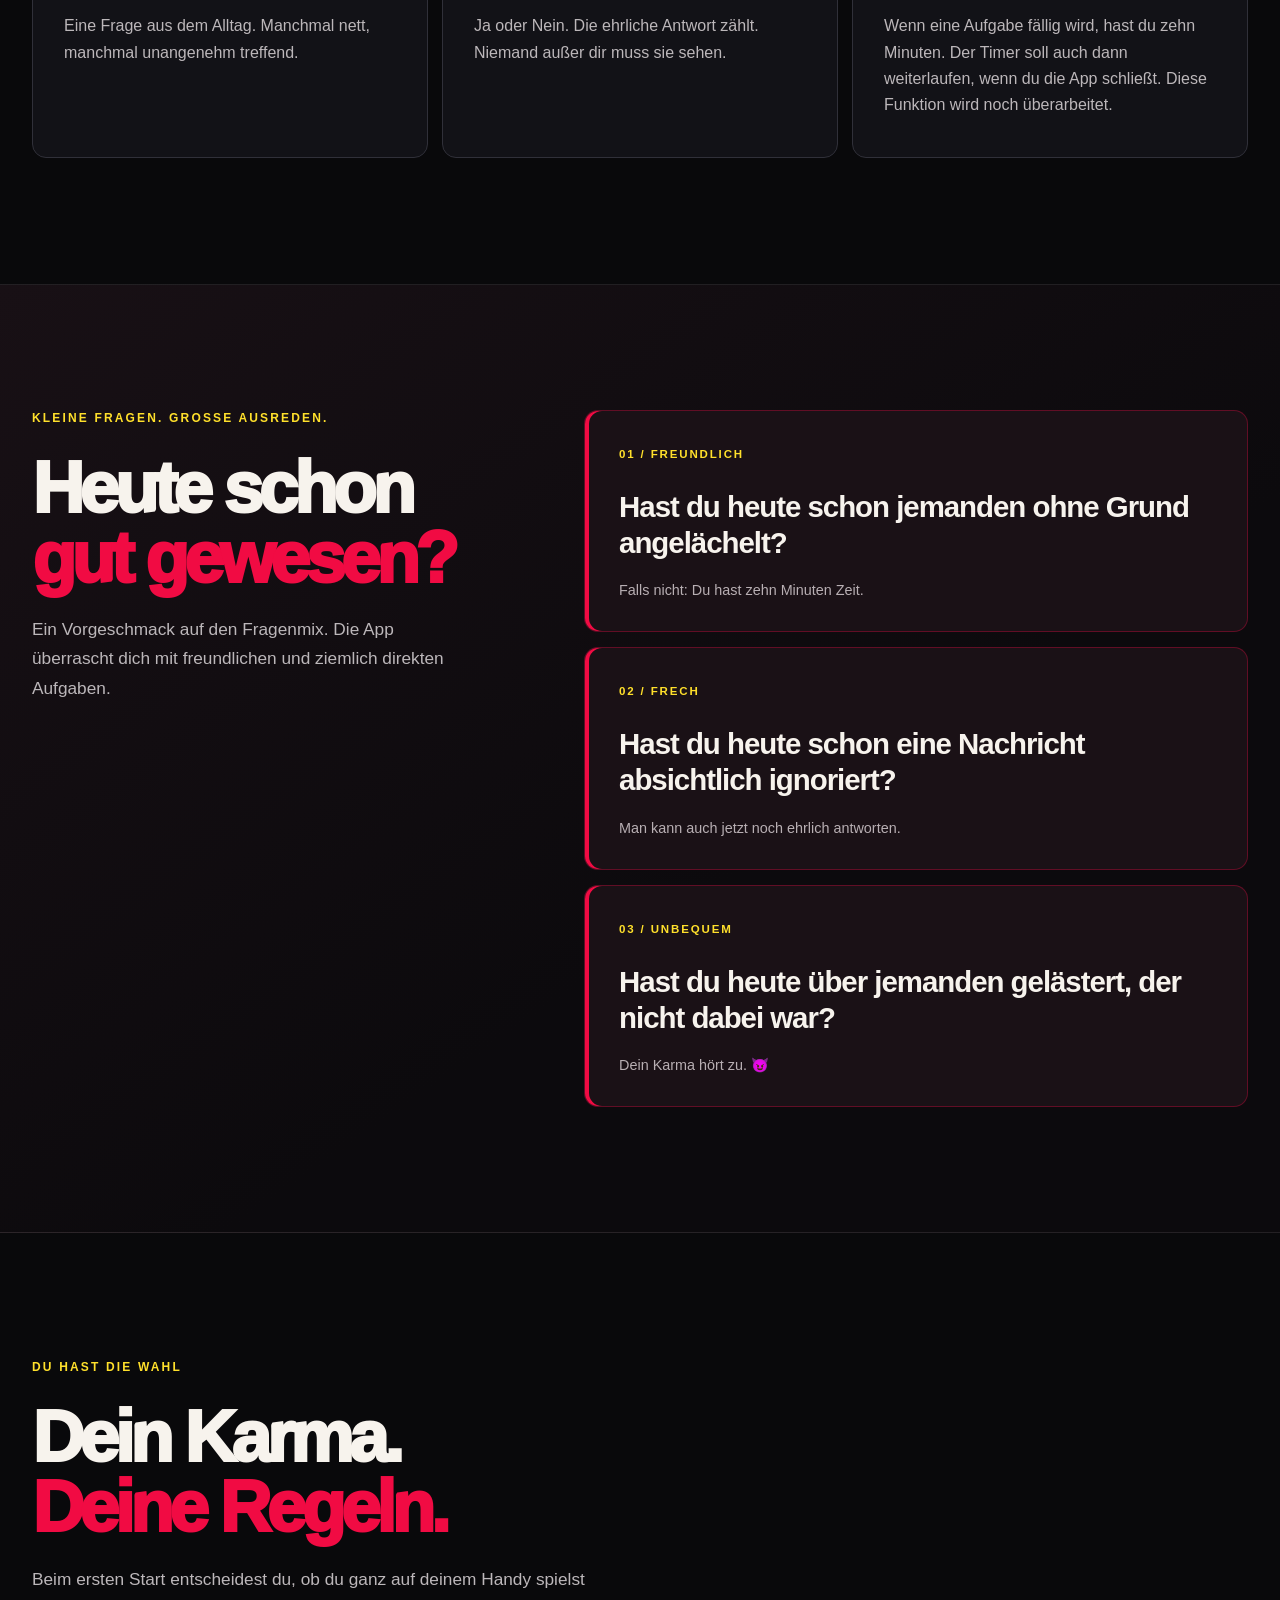
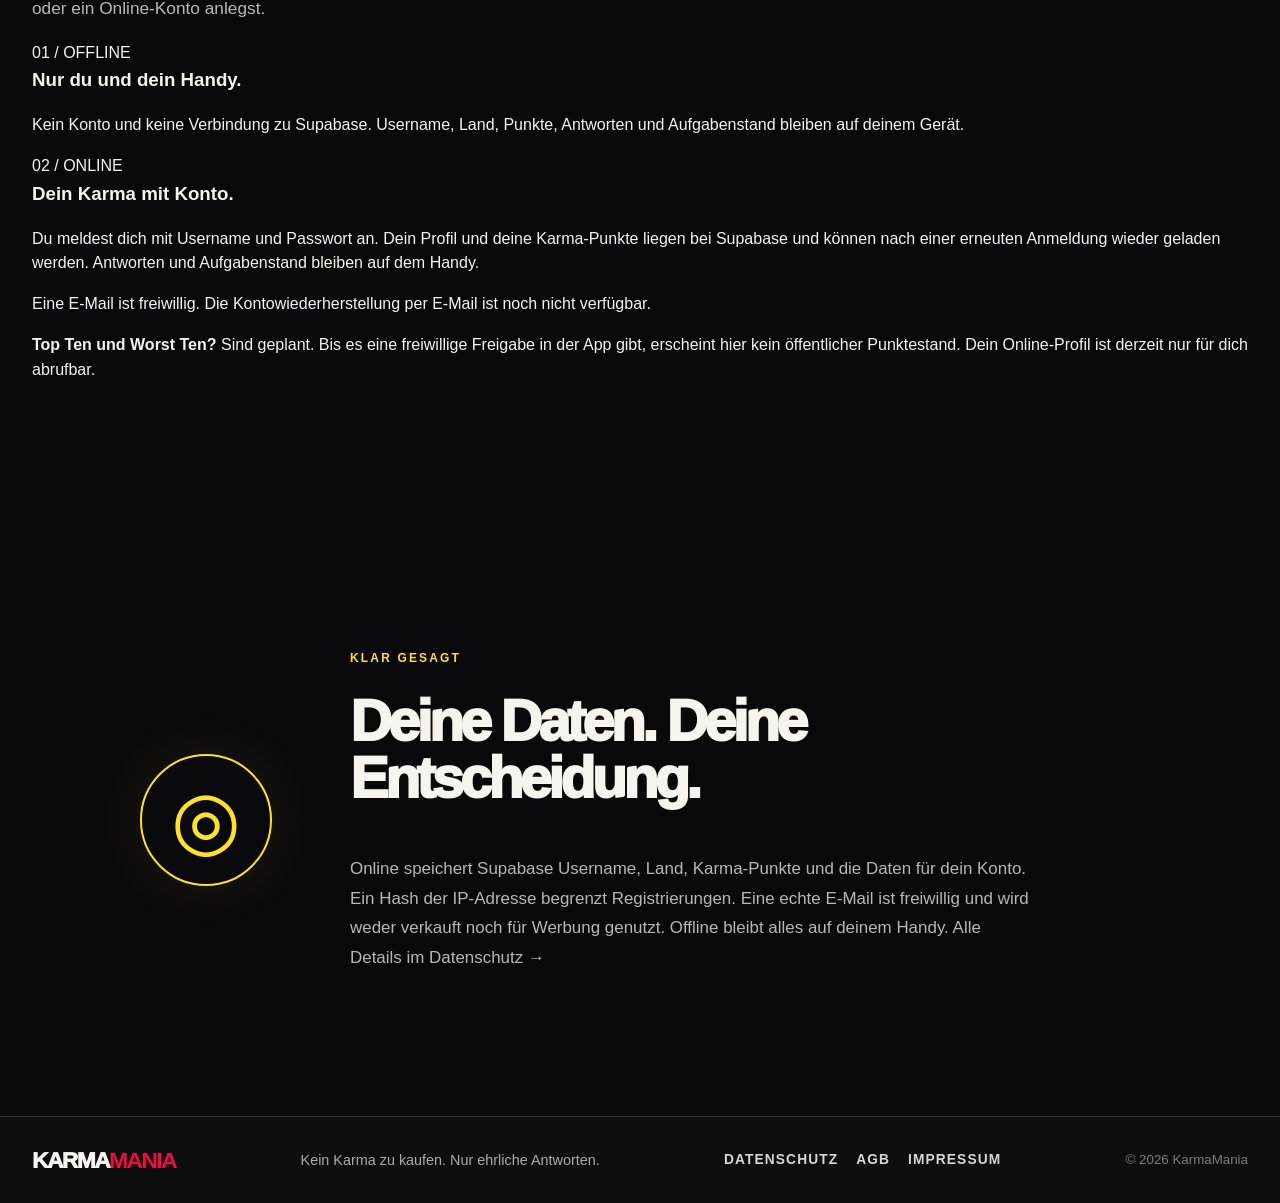
==== commit d3a705bc: "Explain offline and online play on KarmaMania homepage" ====
--- a/index.html
+++ b/index.html
@@ -17,6 +17,7 @@
       <nav aria-label="Hauptnavigation">
         <a href="#so-gehts">So läuft's</a>
         <a href="#fragen">Fragen</a>
+        <a href="#spielmodi">Offline / Online</a>
         <a href="#datenschutz">Privatsphäre</a>
       </nav>
     </div>
@@ -29,7 +30,7 @@
         <p class="hero-lead">KarmaMania meldet sich, wenn du gerade nicht damit rechnest. Antworte ehrlich. Tu etwas Gutes. Oder schau zu, wie dein Karma fällt.</p>
         <div class="hero-actions">
           <a class="button primary" href="#so-gehts">So funktioniert's <span aria-hidden="true">↗</span></a>
-          <span class="availability">Android-App in Vorbereitung</span>
+          <span class="availability">Android-App im Test</span>
         </div>
       </div>
       <div class="hero-art" aria-label="KarmaMania Maskottchen">
@@ -77,9 +78,31 @@
       </div>
     </section>
 
+    <section class="section shell play-modes" id="spielmodi" aria-labelledby="modes-title">
+      <div class="section-heading">
+        <p class="eyebrow">DU HAST DIE WAHL</p>
+        <h2 id="modes-title">Dein Karma.<br><span>Deine Regeln.</span></h2>
+        <p>Beim ersten Start entscheidest du, ob du ganz auf deinem Handy spielst oder ein Online-Konto anlegst.</p>
+      </div>
+      <div class="mode-grid">
+        <article class="mode-card">
+          <span class="mode-tag">01 / OFFLINE</span>
+          <h3>Nur du und dein Handy.</h3>
+          <p>Kein Konto und keine Verbindung zu Supabase. Username, Land, Punkte, Antworten und Aufgabenstand bleiben auf deinem Gerät.</p>
+        </article>
+        <article class="mode-card">
+          <span class="mode-tag">02 / ONLINE</span>
+          <h3>Dein Karma mit Konto.</h3>
+          <p>Du meldest dich mit Username und Passwort an. Dein Profil und deine Karma-Punkte liegen bei Supabase und können nach einer erneuten Anmeldung wieder geladen werden. Antworten und Aufgabenstand bleiben auf dem Handy.</p>
+          <p class="mode-note">Eine E-Mail ist freiwillig. Die Kontowiederherstellung per E-Mail ist noch nicht verfügbar.</p>
+        </article>
+      </div>
+      <p class="leaderboard-note"><strong>Top Ten und Worst Ten?</strong> Sind geplant. Bis es eine freiwillige Freigabe in der App gibt, erscheint hier kein öffentlicher Punktestand. Dein Online-Profil ist derzeit nur für dich abrufbar.</p>
+    </section>
+
     <section class="section shell privacy" id="datenschutz" aria-labelledby="privacy-title">
       <div class="privacy-icon" aria-hidden="true">◎</div>
-      <div><p class="eyebrow">DEIN SPIEL. DEIN HANDY.</p><h2 id="privacy-title">Erst mal ganz bei dir.</h2><p>Beim Einrichten wählst du Offline oder Online. Offline bleiben deine Daten auf dem Handy. Für Online werden Username, Land, Karma und eine technische Konto-ID bei Supabase gespeichert; eine E-Mail ist optional. Antworten und Aufgabenstand bleiben lokal. Der Online-Build wird noch getestet. <a href="/datenschutz.html">Was genau gespeichert wird →</a></p></div>
+      <div><p class="eyebrow">KLAR GESAGT</p><h2 id="privacy-title">Deine Daten. Deine Entscheidung.</h2><p>Online speichert Supabase Username, Land, Karma-Punkte und die Daten für dein Konto. Ein Hash der IP-Adresse begrenzt Registrierungen. Eine echte E-Mail ist freiwillig und wird weder verkauft noch für Werbung genutzt. Offline bleibt alles auf deinem Handy. <a href="/datenschutz.html">Alle Details im Datenschutz →</a></p></div>
     </section>
   </main>
   <footer class="site-footer"><div class="shell footer-inner"><a class="wordmark" href="#start"><span>KARMA</span><strong>MANIA</strong></a><p>Kein Karma zu kaufen. Nur ehrliche Antworten.</p><nav class="footer-links" aria-label="Rechtliches"><a href="/datenschutz.html">Datenschutz</a><a href="/agb.html">AGB</a><a href="/impressum.html">Impressum</a></nav><small>© 2026 KarmaMania</small></div></footer>
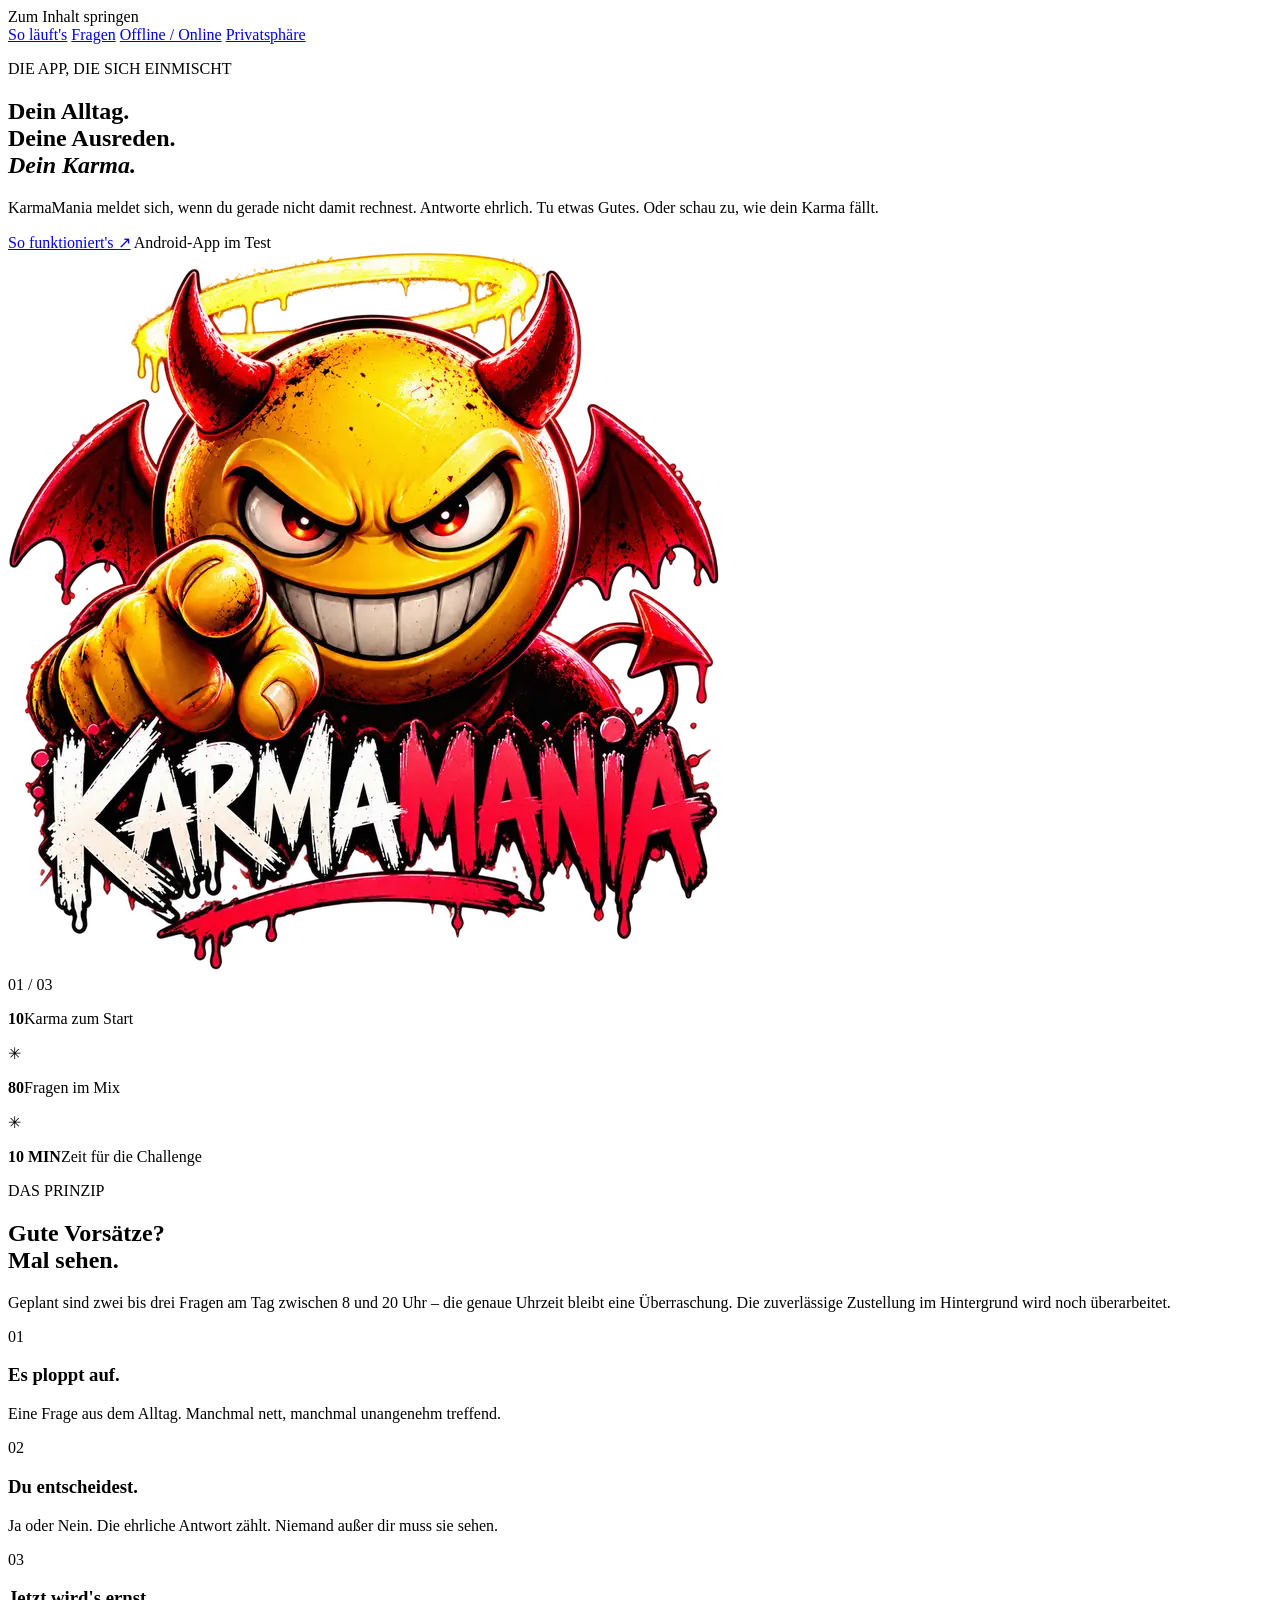
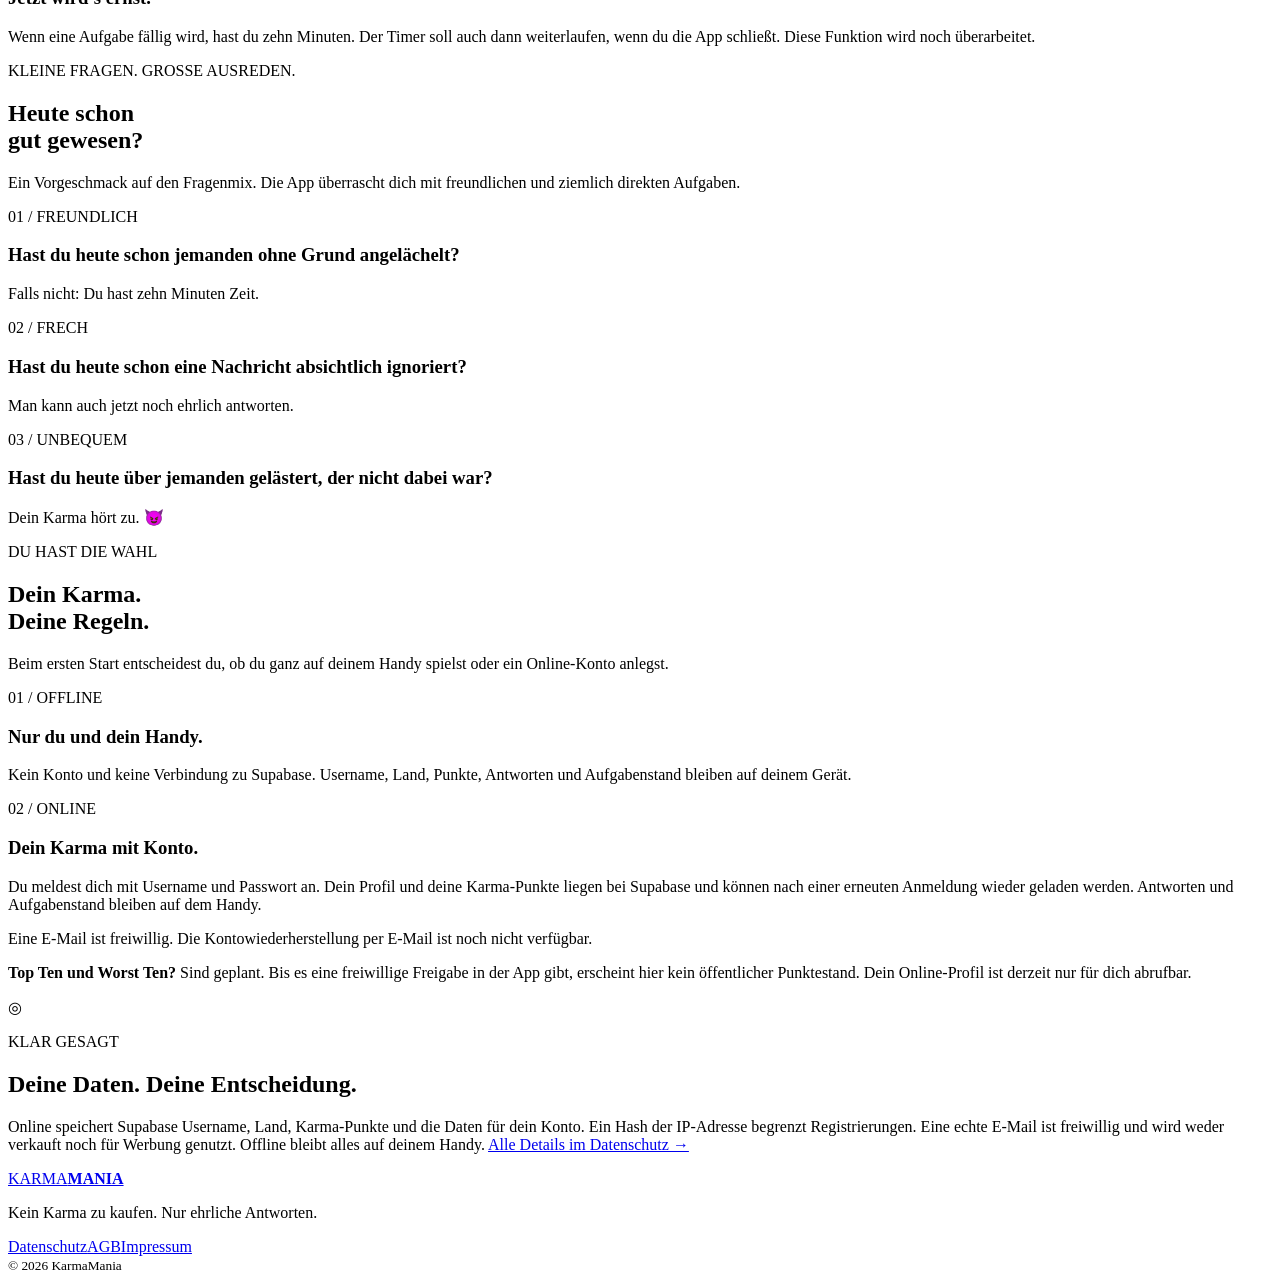
==== commit 25ed0c49: "Publish KarmaMania online mode layout with current stylesheet" ====
--- a/index.html
+++ b/index.html
@@ -7,7 +7,7 @@
   <meta name="description" content="KarmaMania: 80 freche Fragen, spontane Aufgaben und 10 Minuten für eine gute Tat. Die Android-App startet mit 10 Karma-Punkten.">
   <title>KarmaMania – Dein Alltag hat Fragen</title>
   <link rel="icon" type="image/webp" href="/assets/karmamania-mascot.webp">
-  <link rel="stylesheet" href="/styles.css">
+  <link rel="stylesheet" href="/styles.css?v=online>
 </head>
 <body>
   <a class="skip" href="#inhalt">Zum Inhalt springen</a>
--- a/styles.css
+++ b/styles.css
@@ -7,3 +7,6 @@
 .footer-links{display:flex;flex-wrap:wrap;gap:18px;font-size:.86rem;font-weight:700}.footer-links a:hover,.legal-back:hover,.legal-card a:hover{color:var(--yellow)}.legal-page{min-height:calc(100svh - 170px);padding-block:clamp(64px,9vw,110px)}.legal-page h1{font-size:clamp(3.5rem,7vw,6rem);margin:0 0 42px;line-height:1;letter-spacing:-.065em}.legal-card{max-width:800px;background:var(--panel);border:1px solid var(--line);border-left:3px solid var(--red);border-radius:12px;padding:clamp(28px,4vw,48px);color:#d8d4d5;line-height:1.7}.legal-card h2{font-size:1.5rem;line-height:1.2;letter-spacing:-.03em;margin:0 0 12px}.legal-card h2:not(:first-child){margin-top:34px}.legal-card p:last-child{margin-bottom:0}.legal-card address{font-style:normal;margin:0 0 28px}.legal-card a{text-decoration:underline;text-underline-offset:3px}.legal-back{display:inline-block;margin-top:30px;color:var(--yellow);font-weight:700}@media(max-width:600px){.footer-links{margin-top:15px}}
 
 @keyframes karma-float{0%,100%{transform:translateY(3px) rotate(-3deg)}50%{transform:translateY(-3px) rotate(-3deg)}}
+
+.play-modes{border-top:1px solid var(--line)}.play-modes .section-heading{max-width:790px}.mode-grid{display:grid;grid-template-columns:repeat(2,minmax(0,1fr));gap:16px;margin-top:45px}.mode-card{padding:clamp(28px,4vw,45px);border:1px solid var(--line);border-radius:14px;background:var(--panel)}.mode-card:nth-child(2){border-color:#f10b4377;box-shadow:inset 4px 0 var(--red)}.mode-tag{display:block;color:var(--yellow);font-size:.75rem;font-weight:900;letter-spacing:.16em;margin-bottom:34px}.mode-card h3{font-size:clamp(1.65rem,3vw,2.3rem);letter-spacing:-.045em;line-height:1.15;margin-bottom:20px}.mode-card p{color:#c8c2c5;line-height:1.7;margin-bottom:0}.mode-card .mode-note{font-size:.9rem;color:#a9a2a7;margin-top:24px}.leaderboard-note{border-left:3px solid var(--yellow);padding:6px 0 6px 20px;margin:30px 0 0;color:#c8c2c5;max-width:840px}.leaderboard-note strong{color:var(--white)}.privacy a{text-decoration:underline;text-decoration-color:var(--red);text-underline-offset:4px}
+@media(max-width:700px){.mode-grid{grid-template-columns:1fr;margin-top:30px}.mode-tag{margin-bottom:22px}}
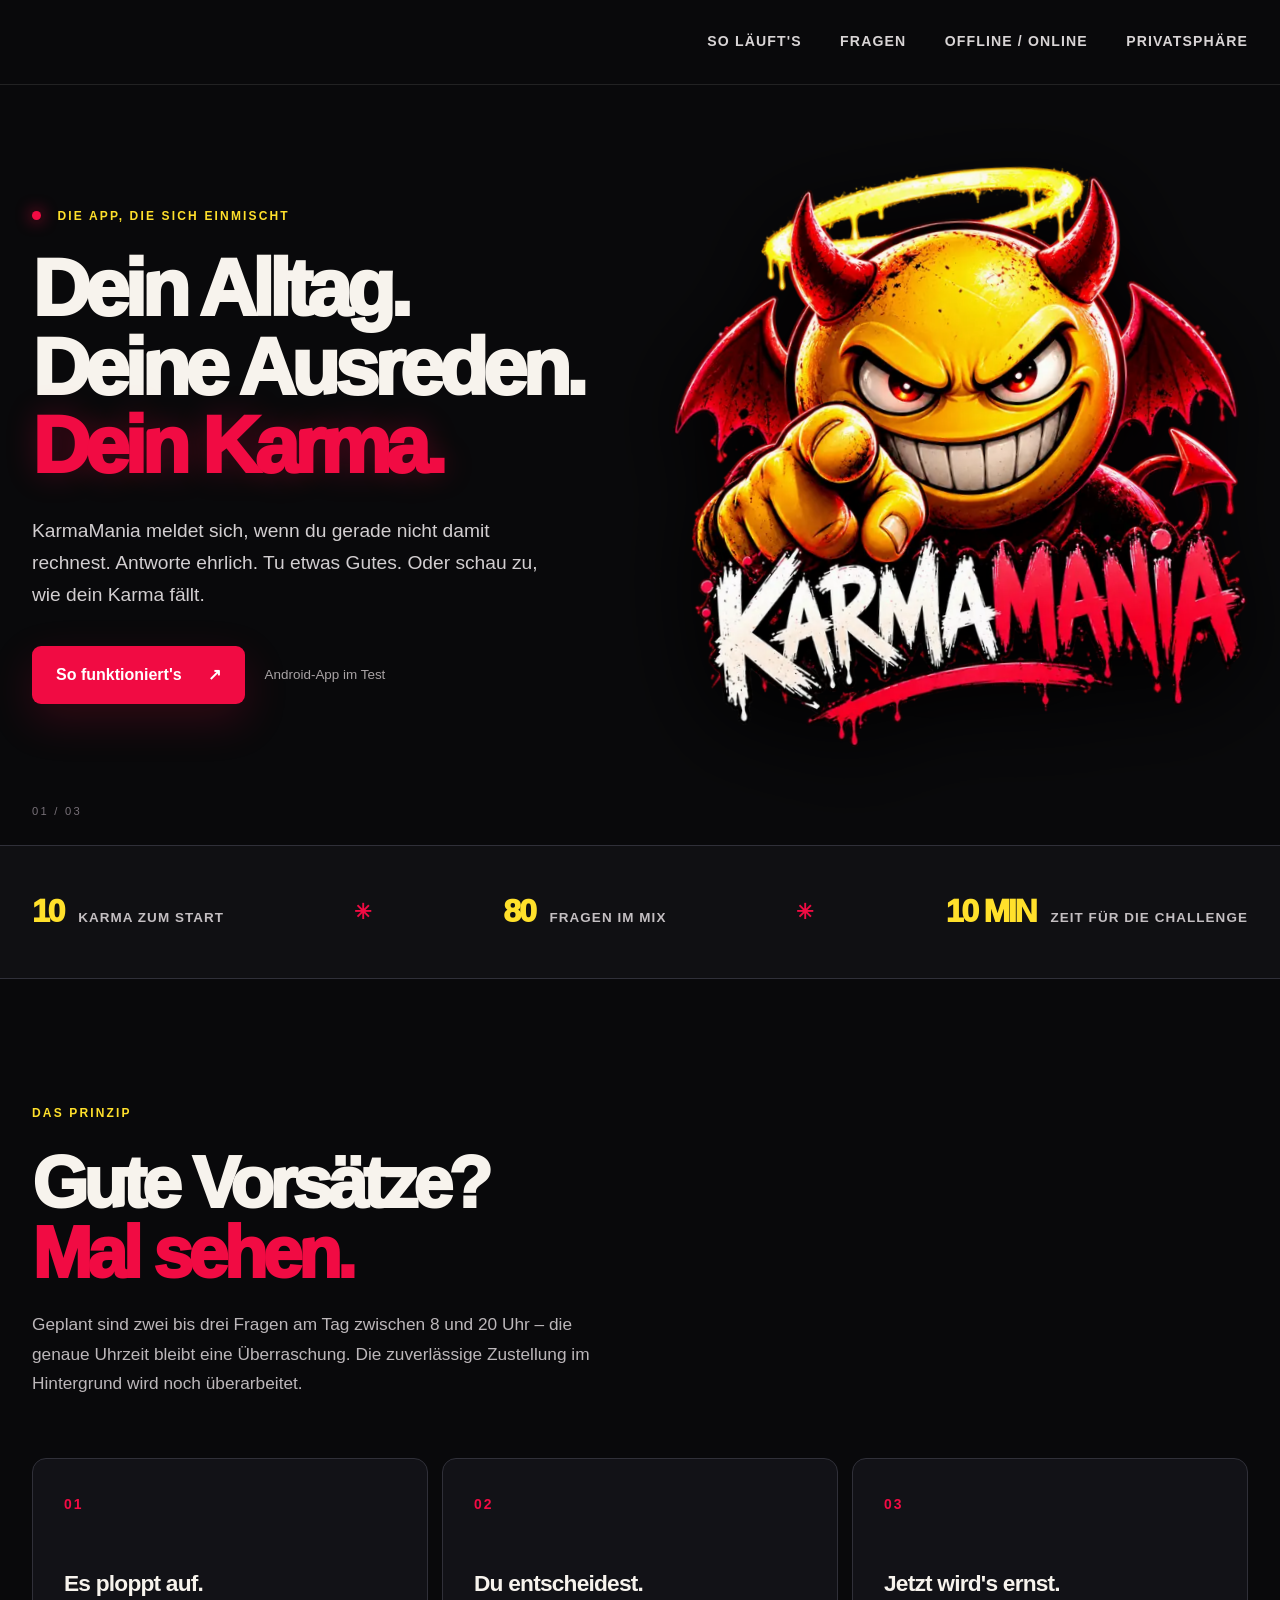
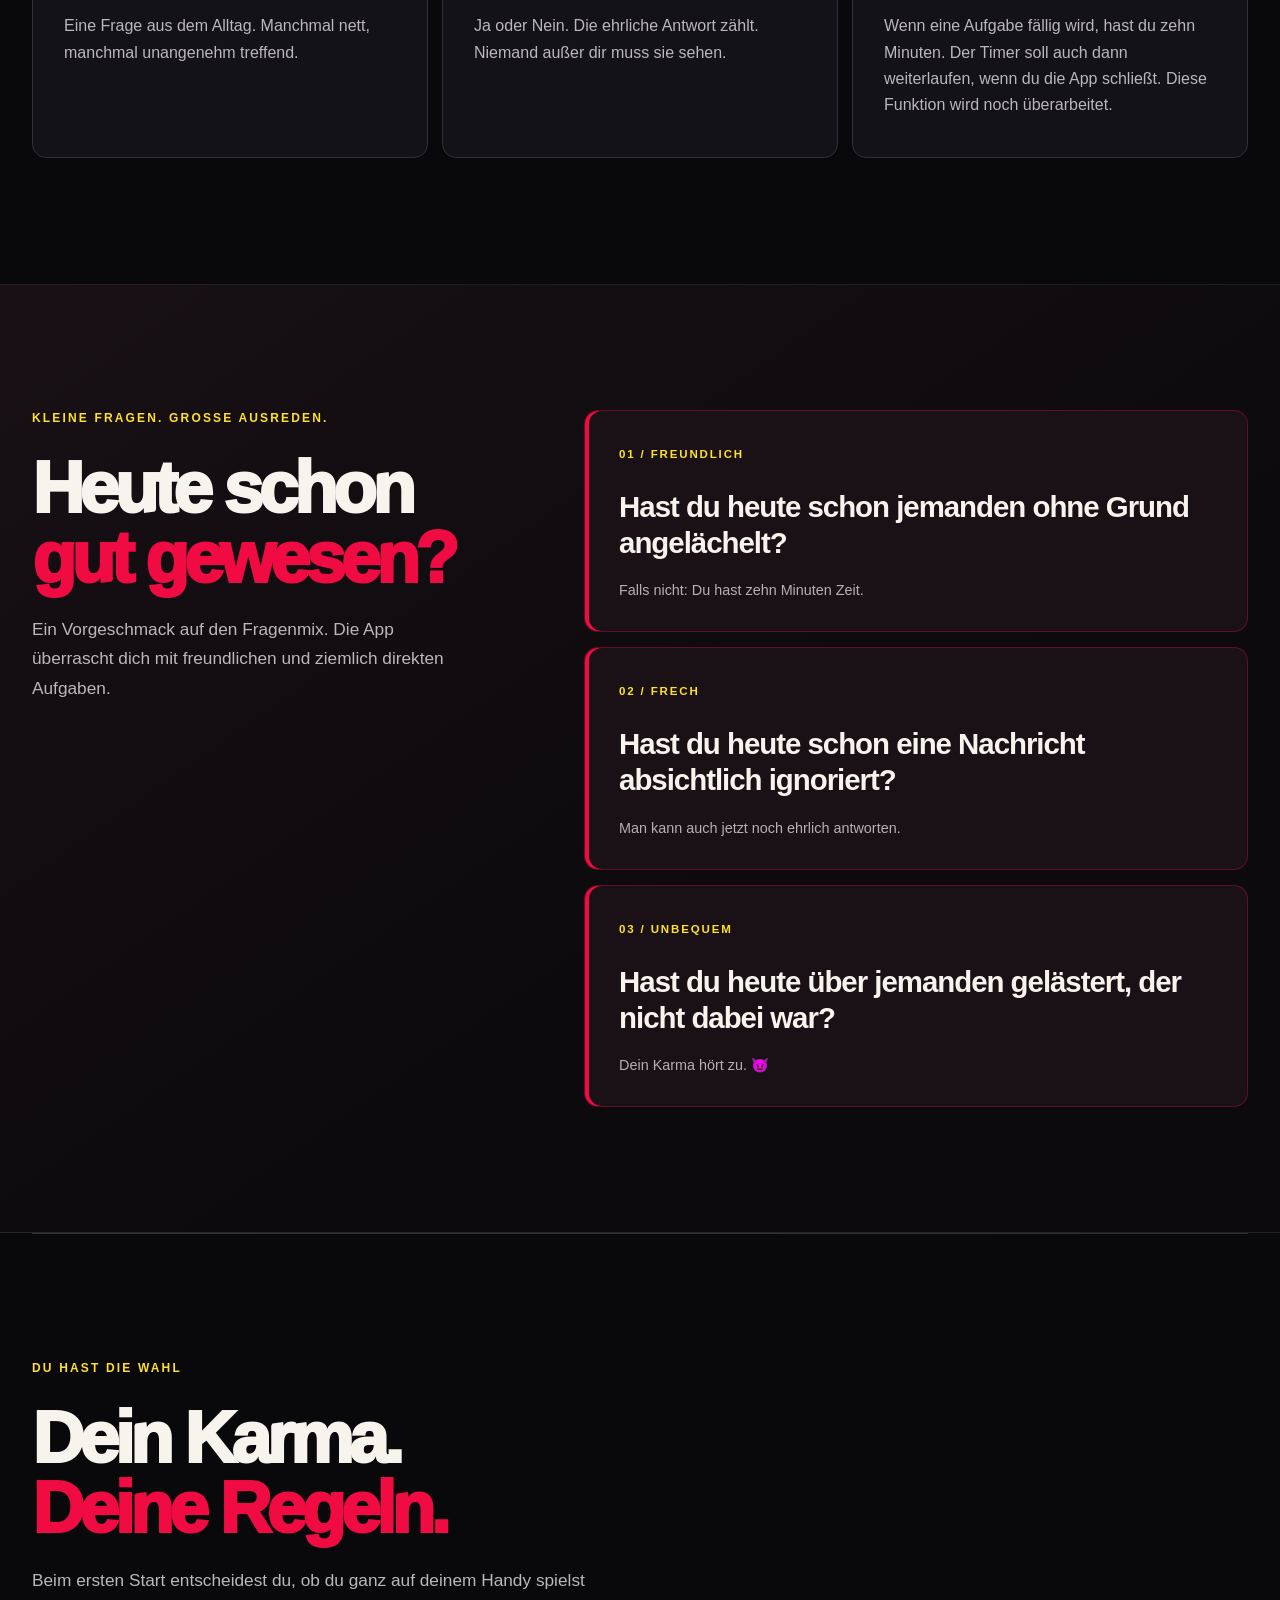
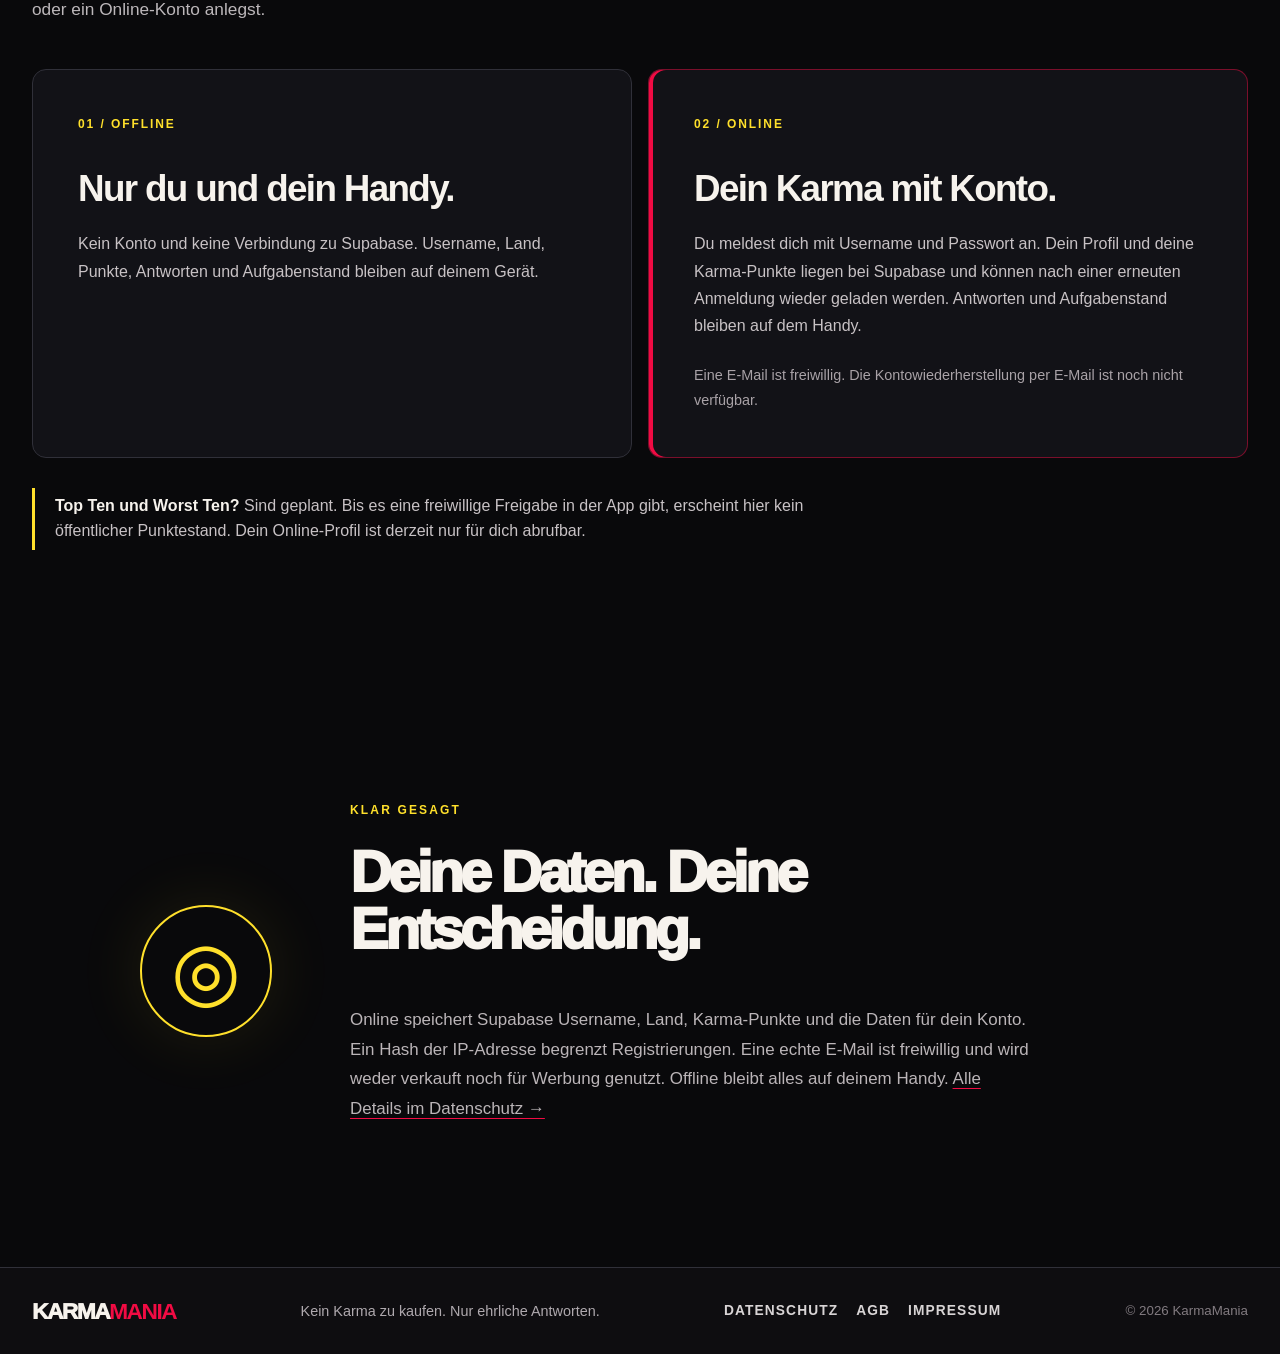
==== commit eaca8a34: "Fix stylesheet link for online mode section" ====
--- a/index.html
+++ b/index.html
@@ -7,7 +7,7 @@
   <meta name="description" content="KarmaMania: 80 freche Fragen, spontane Aufgaben und 10 Minuten für eine gute Tat. Die Android-App startet mit 10 Karma-Punkten.">
   <title>KarmaMania – Dein Alltag hat Fragen</title>
   <link rel="icon" type="image/webp" href="/assets/karmamania-mascot.webp">
-  <link rel="stylesheet" href="/styles.css?v=online>
+  <link rel="stylesheet" href="/styles.css?v=online">
 </head>
 <body>
   <a class="skip" href="#inhalt">Zum Inhalt springen</a>
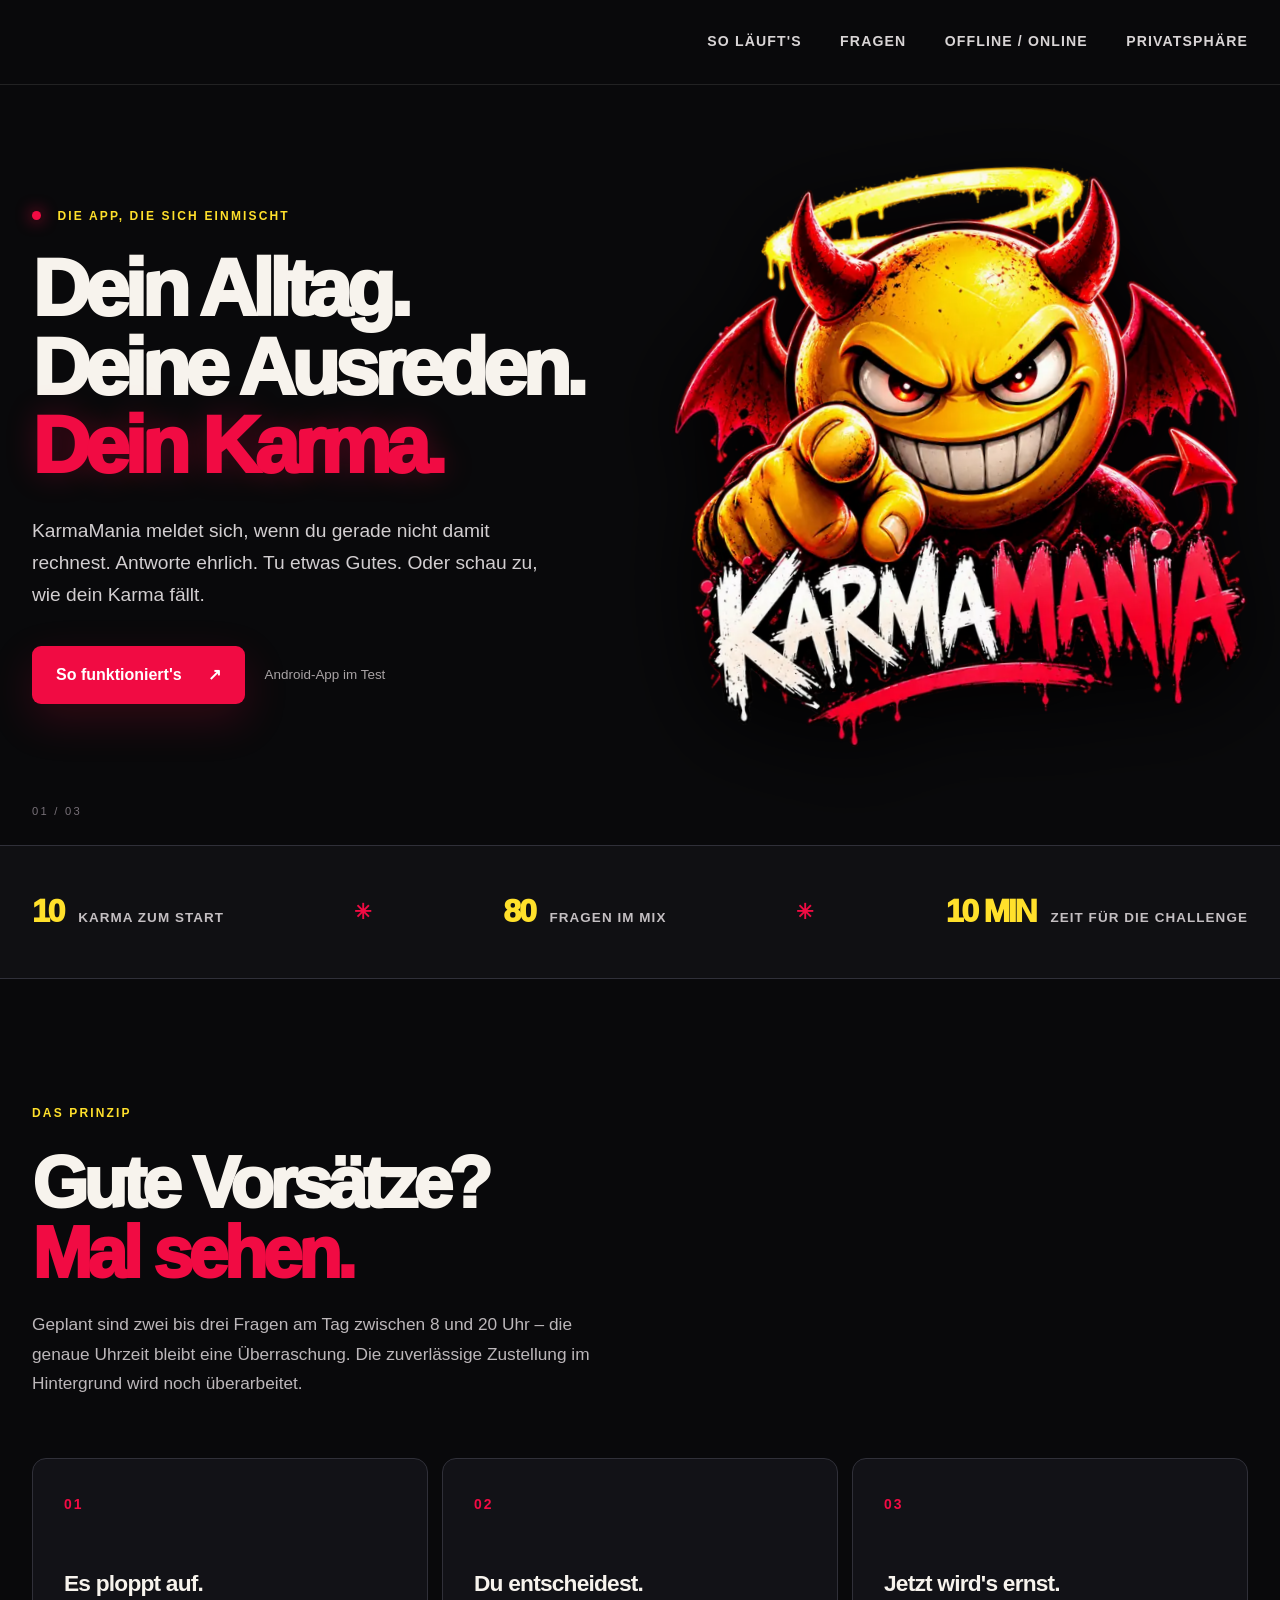
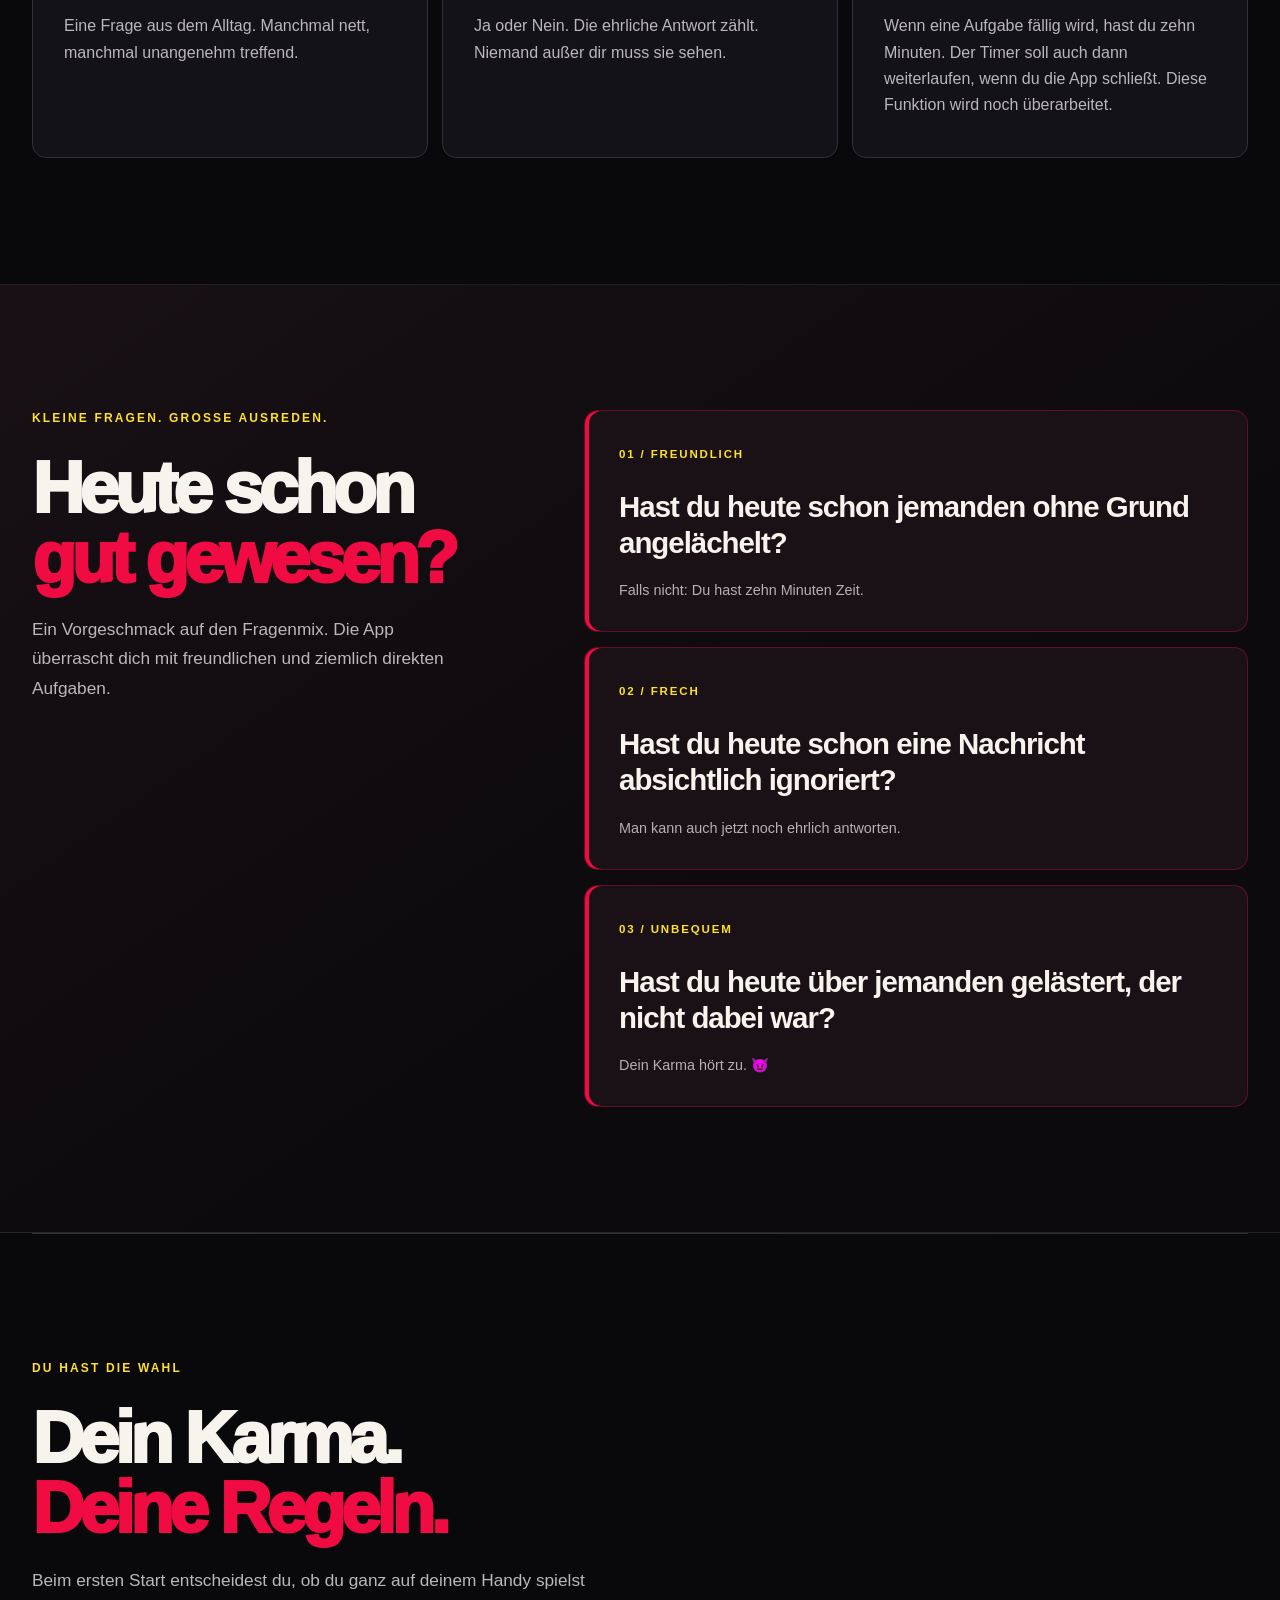
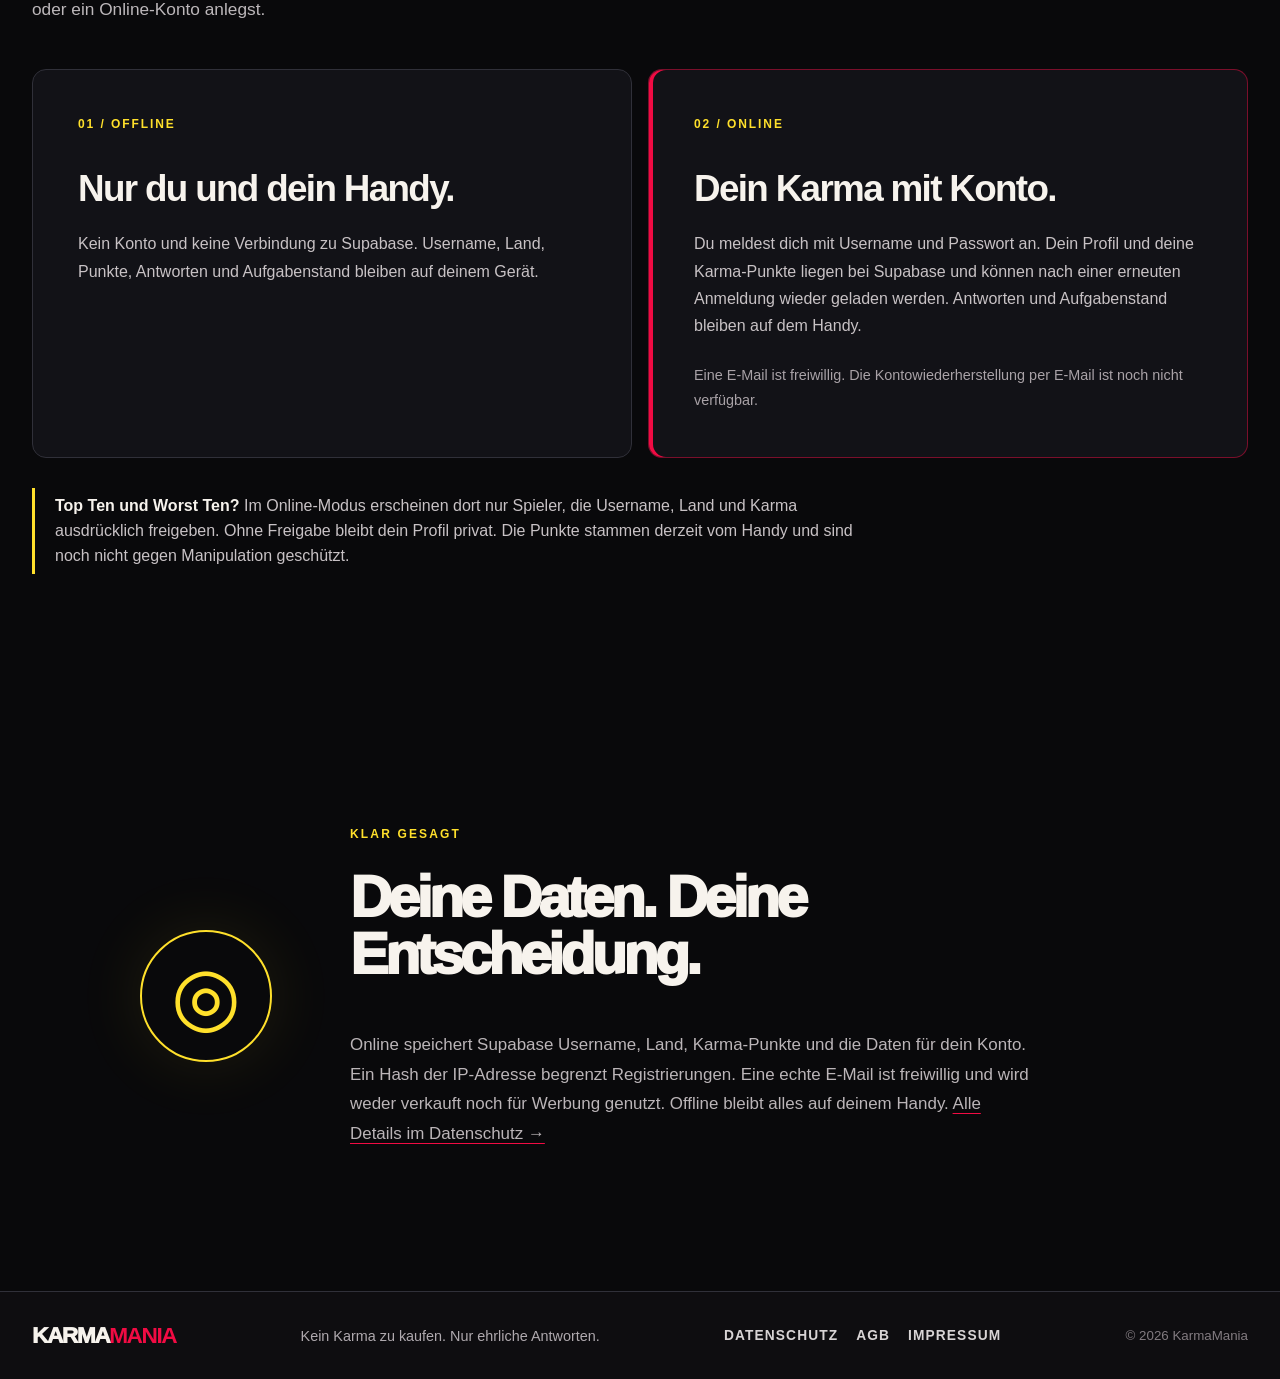
==== commit 146077de: "Explain opt-in Top Ten and Worst Ten" ====
--- a/index.html
+++ b/index.html
@@ -97,7 +97,7 @@
           <p class="mode-note">Eine E-Mail ist freiwillig. Die Kontowiederherstellung per E-Mail ist noch nicht verfügbar.</p>
         </article>
       </div>
-      <p class="leaderboard-note"><strong>Top Ten und Worst Ten?</strong> Sind geplant. Bis es eine freiwillige Freigabe in der App gibt, erscheint hier kein öffentlicher Punktestand. Dein Online-Profil ist derzeit nur für dich abrufbar.</p>
+      <p class="leaderboard-note"><strong>Top Ten und Worst Ten?</strong> Im Online-Modus erscheinen dort nur Spieler, die Username, Land und Karma ausdrücklich freigeben. Ohne Freigabe bleibt dein Profil privat. Die Punkte stammen derzeit vom Handy und sind noch nicht gegen Manipulation geschützt.</p>
     </section>
 
     <section class="section shell privacy" id="datenschutz" aria-labelledby="privacy-title">
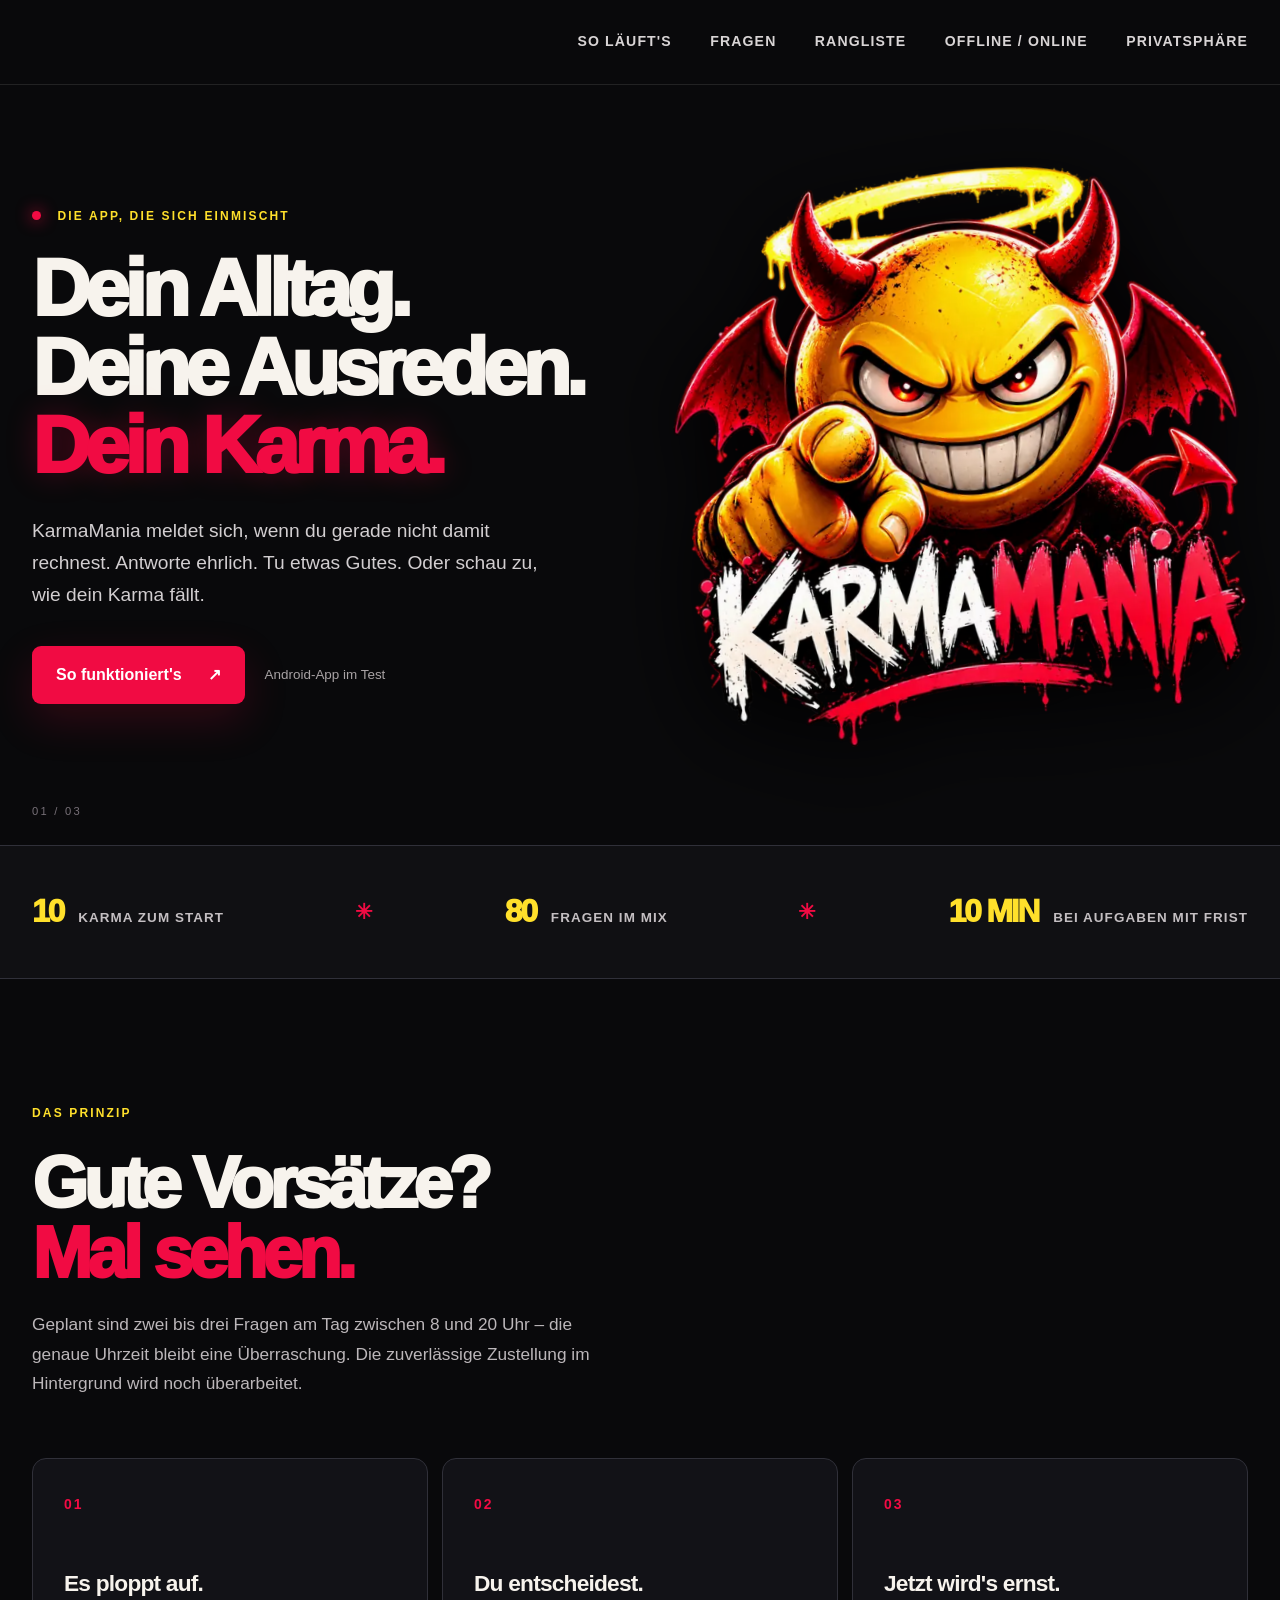
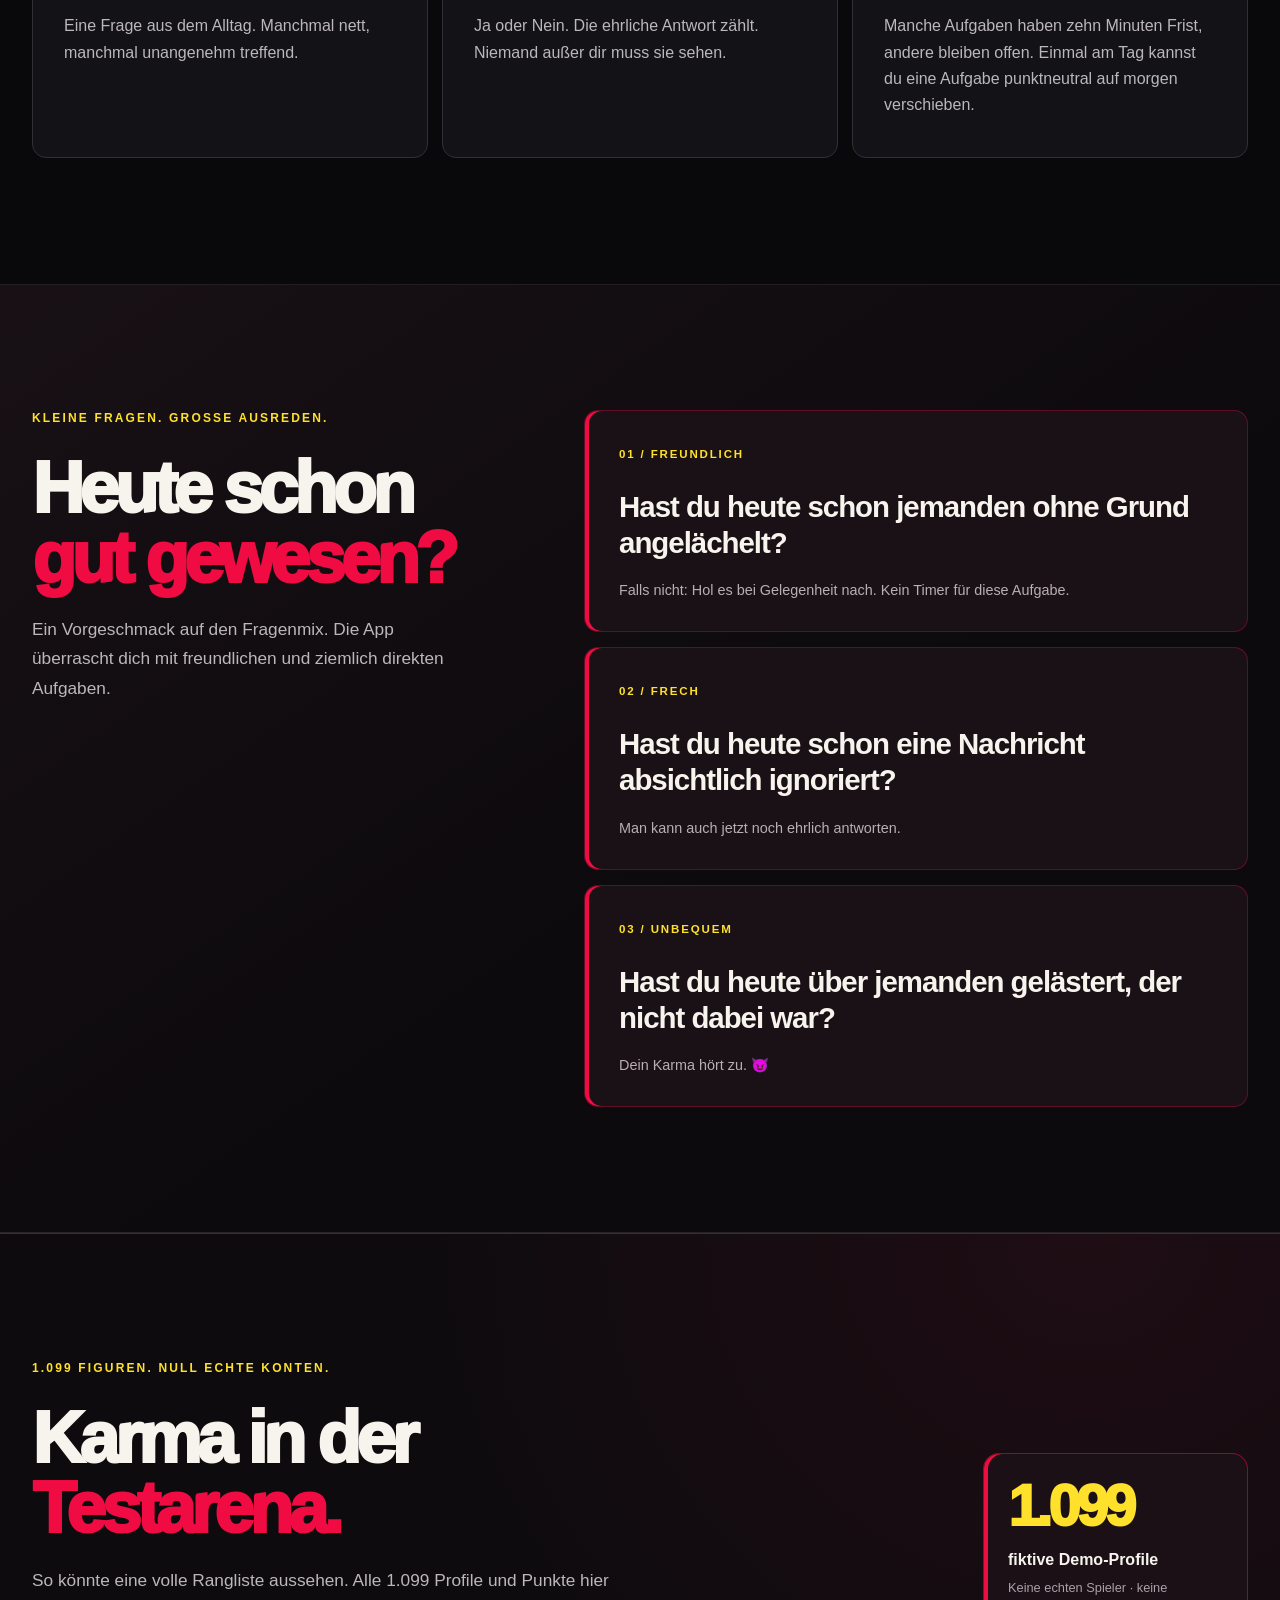
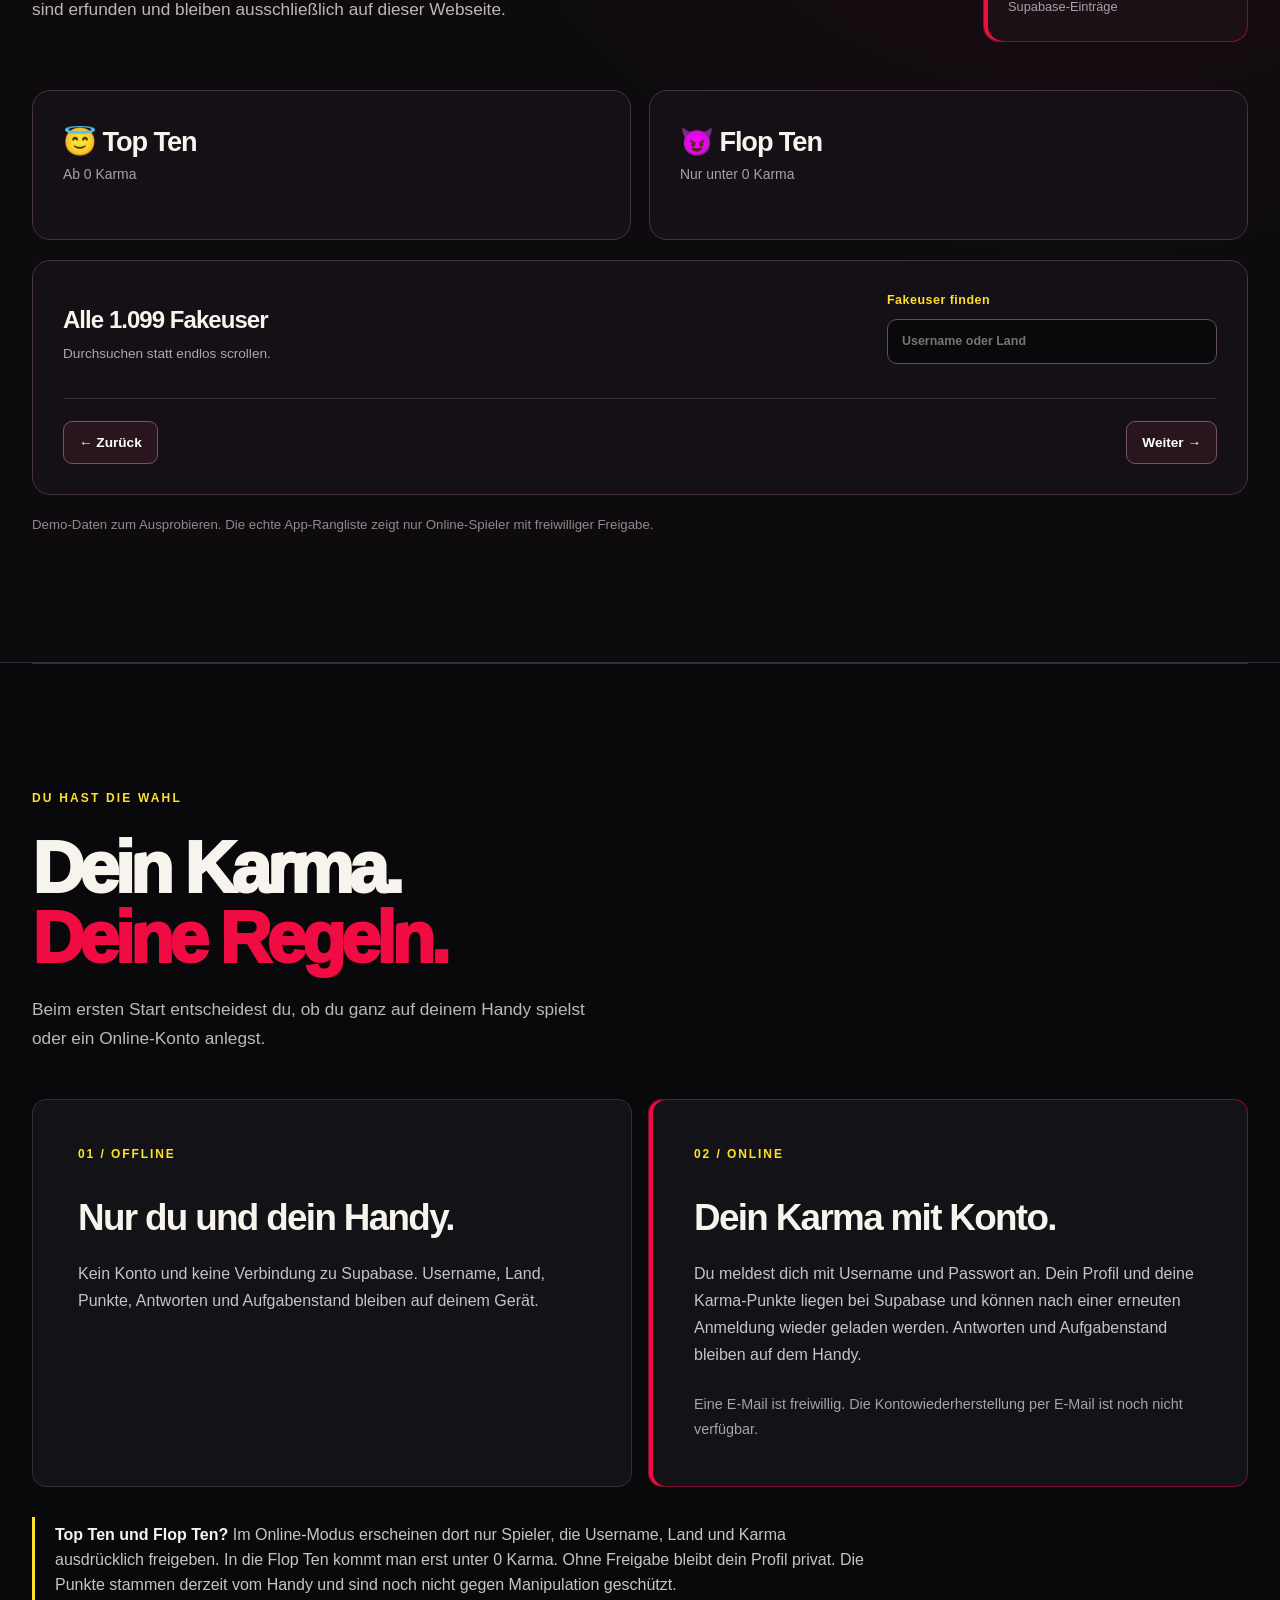
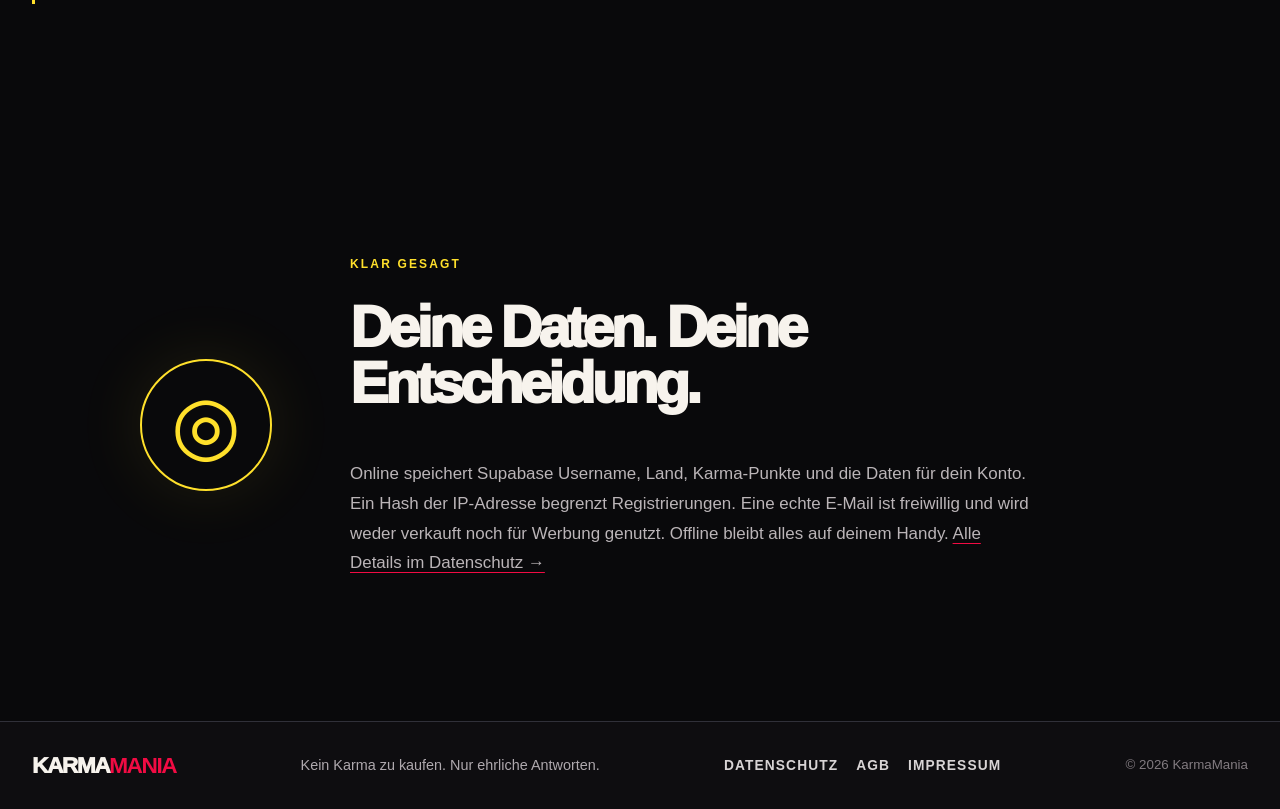
==== commit ae675fc2: "Add clearly labeled 1099-player demo leaderboard" ====
--- a/index.html
+++ b/index.html
@@ -7,7 +7,8 @@
   <meta name="description" content="KarmaMania: 80 freche Fragen, spontane Aufgaben und 10 Minuten für eine gute Tat. Die Android-App startet mit 10 Karma-Punkten.">
   <title>KarmaMania – Dein Alltag hat Fragen</title>
   <link rel="icon" type="image/webp" href="/assets/karmamania-mascot.webp">
-  <link rel="stylesheet" href="/styles.css?v=online">
+  <link rel="stylesheet" href="/styles.css?v=demo-leaderboard">
+  <script src="/leaderboard-demo.js" defer></script>
 </head>
 <body>
   <a class="skip" href="#inhalt">Zum Inhalt springen</a>
@@ -17,6 +18,7 @@
       <nav aria-label="Hauptnavigation">
         <a href="#so-gehts">So läuft's</a>
         <a href="#fragen">Fragen</a>
+        <a href="#rangliste">Rangliste</a>
         <a href="#spielmodi">Offline / Online</a>
         <a href="#datenschutz">Privatsphäre</a>
       </nav>
@@ -46,7 +48,7 @@
         <span class="ticker-cross" aria-hidden="true">✳</span>
         <p><strong>80</strong><span>Fragen im Mix</span></p>
         <span class="ticker-cross" aria-hidden="true">✳</span>
-        <p><strong>10 MIN</strong><span>Zeit für die Challenge</span></p>
+        <p><strong>10 MIN</strong><span>bei Aufgaben mit Frist</span></p>
       </div>
     </div>
 
@@ -59,7 +61,7 @@
       <div class="steps">
         <article><span class="step-number">01</span><h3>Es ploppt auf.</h3><p>Eine Frage aus dem Alltag. Manchmal nett, manchmal unangenehm treffend.</p></article>
         <article><span class="step-number">02</span><h3>Du entscheidest.</h3><p>Ja oder Nein. Die ehrliche Antwort zählt. Niemand außer dir muss sie sehen.</p></article>
-        <article><span class="step-number">03</span><h3>Jetzt wird's ernst.</h3><p>Wenn eine Aufgabe fällig wird, hast du zehn Minuten. Der Timer soll auch dann weiterlaufen, wenn du die App schließt. Diese Funktion wird noch überarbeitet.</p></article>
+        <article><span class="step-number">03</span><h3>Jetzt wird's ernst.</h3><p>Manche Aufgaben haben zehn Minuten Frist, andere bleiben offen. Einmal am Tag kannst du eine Aufgabe punktneutral auf morgen verschieben.</p></article>
       </div>
     </section>
 
@@ -71,10 +73,33 @@
           <p>Ein Vorgeschmack auf den Fragenmix. Die App überrascht dich mit freundlichen und ziemlich direkten Aufgaben.</p>
         </div>
         <div class="question-stack">
-          <article class="question-card"><span>01 / FREUNDLICH</span><h3>Hast du heute schon jemanden ohne Grund angelächelt?</h3><p>Falls nicht: Du hast zehn Minuten Zeit.</p></article>
+          <article class="question-card"><span>01 / FREUNDLICH</span><h3>Hast du heute schon jemanden ohne Grund angelächelt?</h3><p>Falls nicht: Hol es bei Gelegenheit nach. Kein Timer für diese Aufgabe.</p></article>
           <article class="question-card"><span>02 / FRECH</span><h3>Hast du heute schon eine Nachricht absichtlich ignoriert?</h3><p>Man kann auch jetzt noch ehrlich antworten.</p></article>
           <article class="question-card"><span>03 / UNBEQUEM</span><h3>Hast du heute über jemanden gelästert, der nicht dabei war?</h3><p>Dein Karma hört zu. 😈</p></article>
         </div>
+      </div>
+    </section>
+
+    <section class="section demo-board" id="rangliste" aria-labelledby="demo-title">
+      <div class="shell">
+        <div class="demo-head">
+          <div class="section-heading">
+            <p class="eyebrow">1.099 FIGUREN. NULL ECHTE KONTEN.</p>
+            <h2 id="demo-title">Karma in der<br><span>Testarena.</span></h2>
+            <p>So könnte eine volle Rangliste aussehen. Alle 1.099 Profile und Punkte hier sind erfunden und bleiben ausschließlich auf dieser Webseite.</p>
+          </div>
+          <div class="demo-stamp"><strong>1.099</strong><span>fiktive Demo-Profile</span><small>Keine echten Spieler · keine Supabase-Einträge</small></div>
+        </div>
+        <div class="demo-rankings">
+          <div class="demo-panel"><h3>😇 Top Ten</h3><p>Ab 0 Karma</p><ol id="demo-top" aria-label="Die besten zehn Demo-Profile"></ol></div>
+          <div class="demo-panel"><h3>😈 Flop Ten</h3><p>Nur unter 0 Karma</p><ol id="demo-flop" aria-label="Die zehn niedrigsten Demo-Profile"></ol></div>
+        </div>
+        <div class="demo-directory">
+          <div class="demo-directory-head"><div><h3>Alle 1.099 Fakeuser</h3><p>Durchsuchen statt endlos scrollen.</p></div><label for="demo-search">Fakeuser finden <input id="demo-search" type="search" placeholder="Username oder Land" autocomplete="off"></label></div>
+          <ol id="demo-all" class="demo-all" aria-live="polite"></ol>
+          <div class="demo-pagination"><button id="demo-prev" type="button">← Zurück</button><span id="demo-page" aria-live="polite"></span><button id="demo-next" type="button">Weiter →</button></div>
+        </div>
+        <p class="demo-disclaimer">Demo-Daten zum Ausprobieren. Die echte App-Rangliste zeigt nur Online-Spieler mit freiwilliger Freigabe.</p>
       </div>
     </section>
 
@@ -97,7 +122,7 @@
           <p class="mode-note">Eine E-Mail ist freiwillig. Die Kontowiederherstellung per E-Mail ist noch nicht verfügbar.</p>
         </article>
       </div>
-      <p class="leaderboard-note"><strong>Top Ten und Worst Ten?</strong> Im Online-Modus erscheinen dort nur Spieler, die Username, Land und Karma ausdrücklich freigeben. Ohne Freigabe bleibt dein Profil privat. Die Punkte stammen derzeit vom Handy und sind noch nicht gegen Manipulation geschützt.</p>
+      <p class="leaderboard-note"><strong>Top Ten und Flop Ten?</strong> Im Online-Modus erscheinen dort nur Spieler, die Username, Land und Karma ausdrücklich freigeben. In die Flop Ten kommt man erst unter 0 Karma. Ohne Freigabe bleibt dein Profil privat. Die Punkte stammen derzeit vom Handy und sind noch nicht gegen Manipulation geschützt.</p>
     </section>
 
     <section class="section shell privacy" id="datenschutz" aria-labelledby="privacy-title">
--- a/styles.css
+++ b/styles.css
@@ -10,3 +10,11 @@
 
 .play-modes{border-top:1px solid var(--line)}.play-modes .section-heading{max-width:790px}.mode-grid{display:grid;grid-template-columns:repeat(2,minmax(0,1fr));gap:16px;margin-top:45px}.mode-card{padding:clamp(28px,4vw,45px);border:1px solid var(--line);border-radius:14px;background:var(--panel)}.mode-card:nth-child(2){border-color:#f10b4377;box-shadow:inset 4px 0 var(--red)}.mode-tag{display:block;color:var(--yellow);font-size:.75rem;font-weight:900;letter-spacing:.16em;margin-bottom:34px}.mode-card h3{font-size:clamp(1.65rem,3vw,2.3rem);letter-spacing:-.045em;line-height:1.15;margin-bottom:20px}.mode-card p{color:#c8c2c5;line-height:1.7;margin-bottom:0}.mode-card .mode-note{font-size:.9rem;color:#a9a2a7;margin-top:24px}.leaderboard-note{border-left:3px solid var(--yellow);padding:6px 0 6px 20px;margin:30px 0 0;color:#c8c2c5;max-width:840px}.leaderboard-note strong{color:var(--white)}.privacy a{text-decoration:underline;text-decoration-color:var(--red);text-underline-offset:4px}
 @media(max-width:700px){.mode-grid{grid-template-columns:1fr;margin-top:30px}.mode-tag{margin-bottom:22px}}
+
+/* Fictional leaderboard preview */
+.demo-board{background:radial-gradient(ellipse at 85% 0,#42112055,transparent 46%),#0d0b0e;border-block:1px solid var(--line)}
+.demo-head{display:flex;justify-content:space-between;align-items:end;gap:40px;margin-bottom:48px}.demo-head .section-heading{max-width:680px}.demo-stamp{flex:0 0 265px;padding:24px;border:1px solid #f10b4388;border-radius:16px;background:#1a1016;box-shadow:inset 4px 0 var(--red)}.demo-stamp strong{display:block;color:var(--yellow);font-size:3.6rem;font-weight:1000;letter-spacing:-.07em;line-height:1}.demo-stamp span,.demo-stamp small{display:block}.demo-stamp span{font-weight:800;margin-top:12px}.demo-stamp small{color:#aaa0a7;font-size:.8rem;margin-top:6px;line-height:1.5}
+.demo-rankings{display:grid;grid-template-columns:repeat(2,minmax(0,1fr));gap:18px}.demo-panel,.demo-directory{border:1px solid #46333b;border-radius:18px;background:#151015;overflow:hidden}.demo-panel{padding:30px}.demo-panel h3{font-size:1.7rem;margin:0;letter-spacing:-.04em}.demo-panel>p{color:#aaa0a7;font-size:.87rem;margin:1px 0 24px}.demo-panel ol,.demo-all{list-style:none;padding:0;margin:0}.demo-panel li,.demo-all li:not(.demo-empty){display:flex;align-items:center;gap:15px;min-height:67px;padding:10px 0;border-top:1px solid #ffffff13}.demo-position{font-size:.8rem;color:#88818a;font-weight:800;min-width:25px}.demo-identity{display:flex;flex-direction:column;min-width:0;line-height:1.35}.demo-identity strong{font-size:.96rem;overflow:hidden;text-overflow:ellipsis}.demo-identity small{font-size:.75rem;color:#ada6ab}.demo-score{margin-left:auto;color:var(--yellow);font-size:1.15rem;font-variant-numeric:tabular-nums}.demo-score.negative{color:#ff648a}
+.demo-directory{margin-top:20px;padding:30px}.demo-directory-head{display:flex;justify-content:space-between;align-items:end;gap:20px;margin-bottom:20px}.demo-directory h3{font-size:1.5rem;letter-spacing:-.04em;margin:0}.demo-directory-head p{color:#ada6ab;font-size:.85rem;margin:5px 0 0}.demo-directory label{font-size:.78rem;font-weight:800;letter-spacing:.04em;color:var(--yellow)}.demo-directory input{display:block;width:min(330px,75vw);background:#09090b;border:1px solid #66505a;border-radius:10px;padding:12px 14px;color:var(--white);font:inherit;margin-top:8px}.demo-directory input:focus-visible,.demo-pagination button:focus-visible{outline:2px solid var(--yellow);outline-offset:2px}.demo-all{display:grid;grid-template-columns:1fr 1fr;column-gap:40px}.demo-empty{grid-column:1/-1;color:#ada6ab;padding:25px 0}.demo-pagination{display:flex;justify-content:space-between;align-items:center;gap:16px;border-top:1px solid #ffffff20;margin-top:14px;padding-top:22px;color:#bdb4bb;font-size:.85rem}.demo-pagination button{border:1px solid #755360;border-radius:9px;background:#29151e;color:white;padding:10px 15px;font:inherit;font-weight:800;cursor:pointer}.demo-pagination button:hover:not(:disabled){background:#4d1a2c}.demo-pagination button:disabled{opacity:.4;cursor:default}.demo-disclaimer{color:#91888f;font-size:.83rem;margin:20px 0 0}
+@media(max-width:800px){.demo-head{align-items:start;flex-direction:column}.demo-stamp{flex:auto;width:min(100%,360px)}.demo-rankings,.demo-all{grid-template-columns:1fr}.demo-directory-head{align-items:start;flex-direction:column}.demo-directory input{width:min(360px,calc(100vw - 100px))}}
+@media(max-width:600px){.demo-panel,.demo-directory{padding:22px}.demo-head{margin-bottom:30px}.demo-pagination{flex-wrap:wrap}.demo-pagination span{order:-1;flex-basis:100%;text-align:center}}
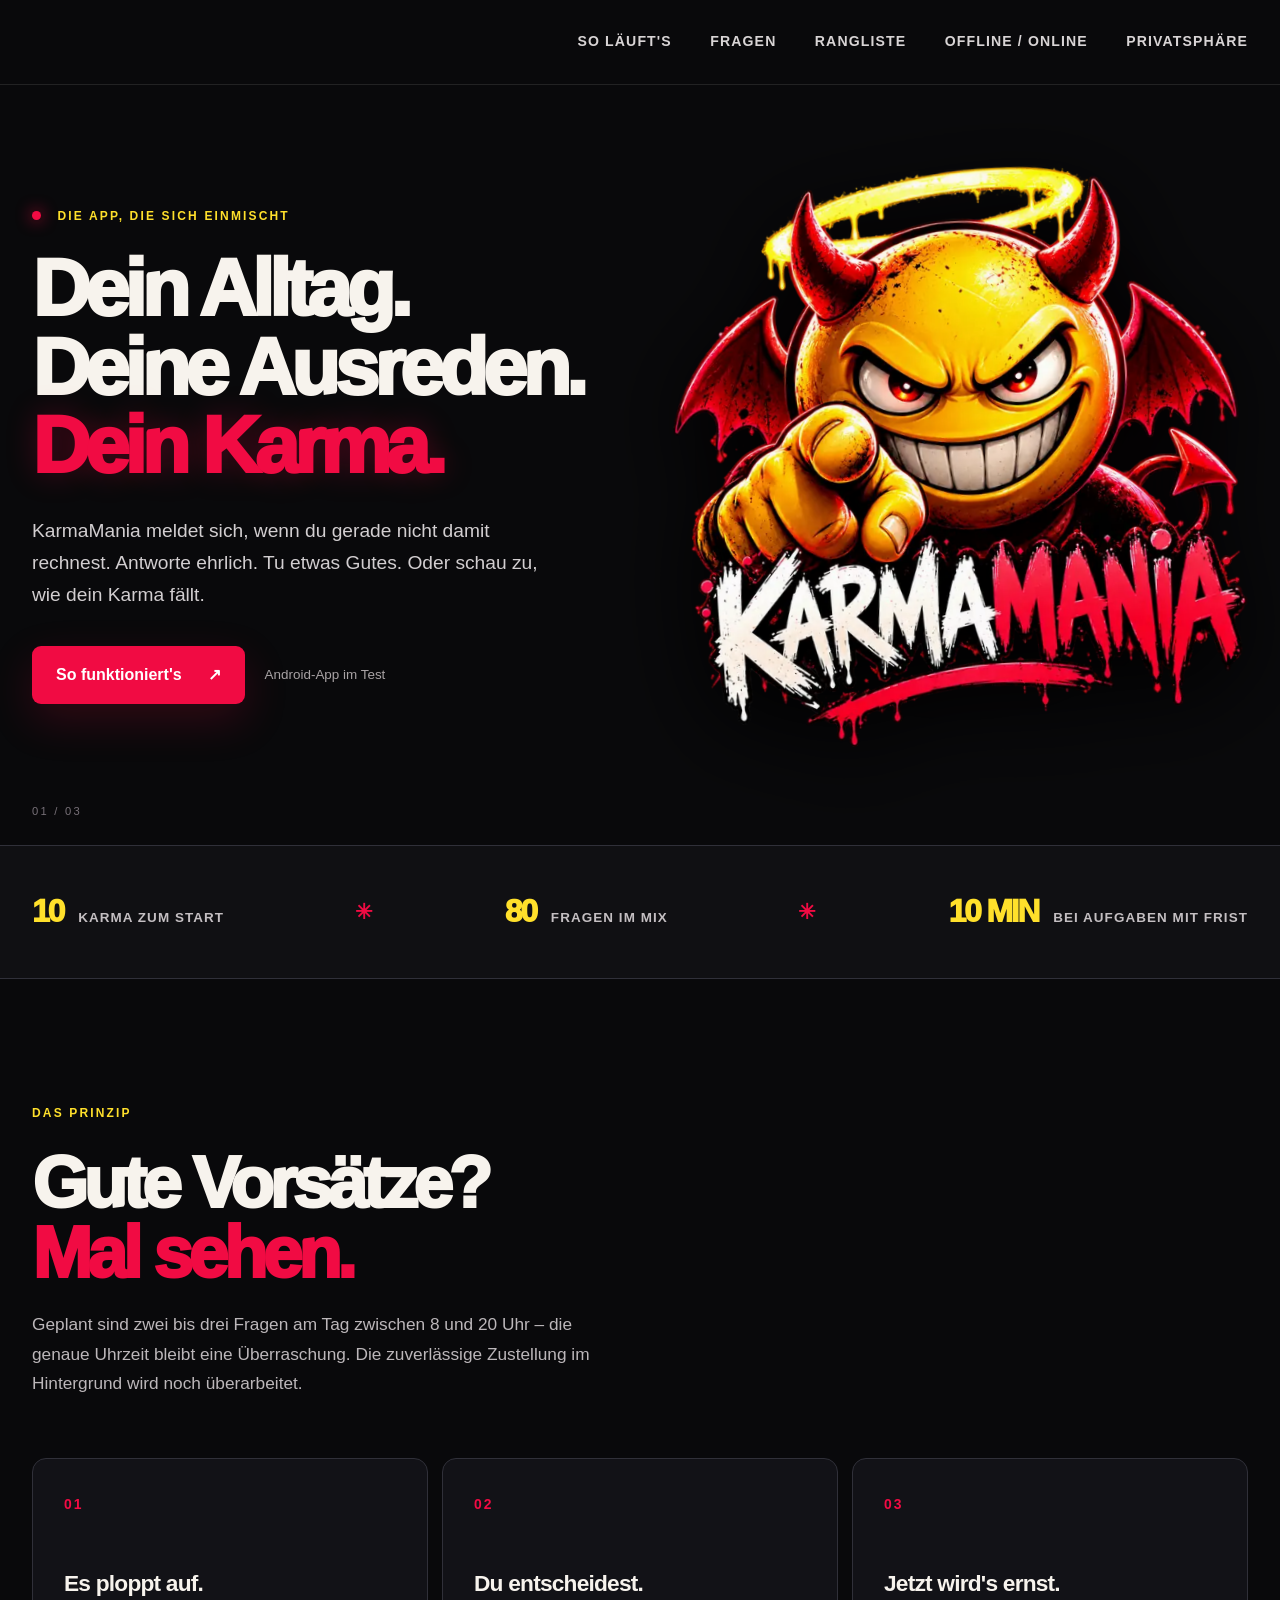
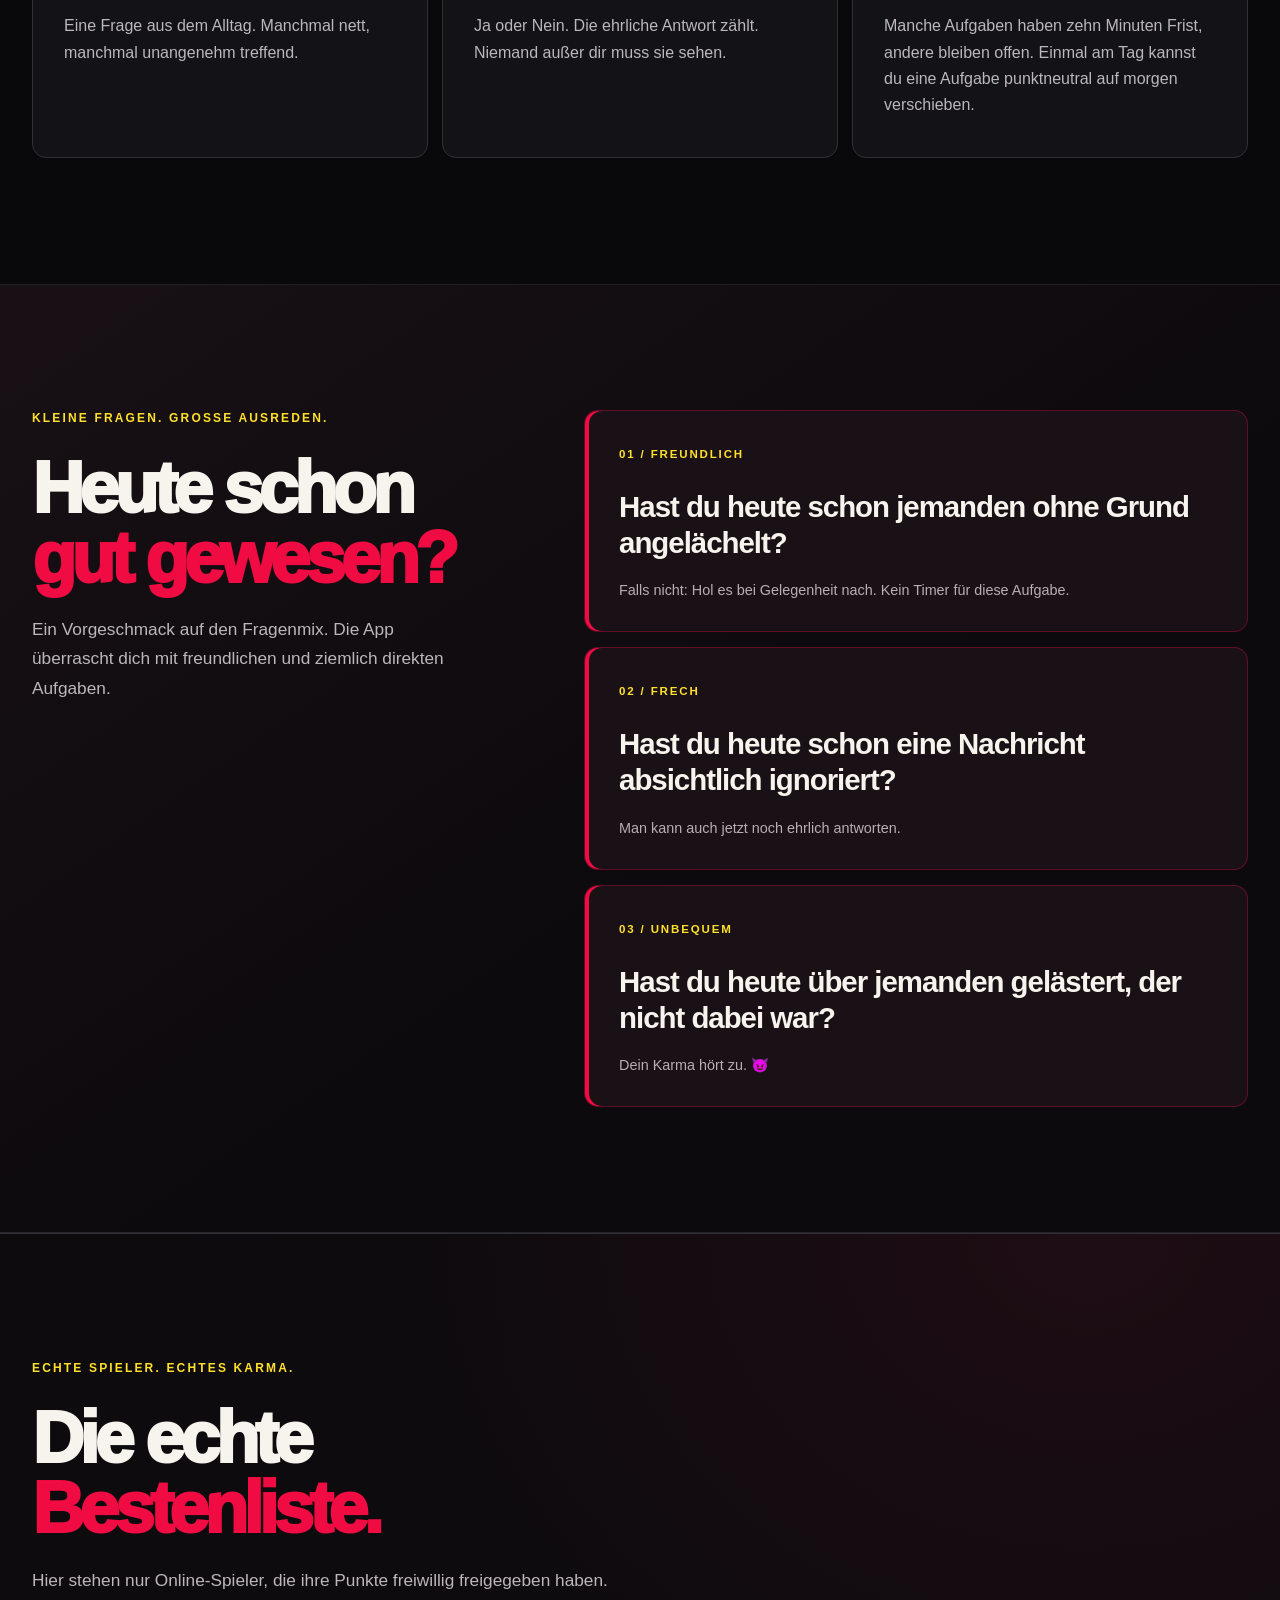
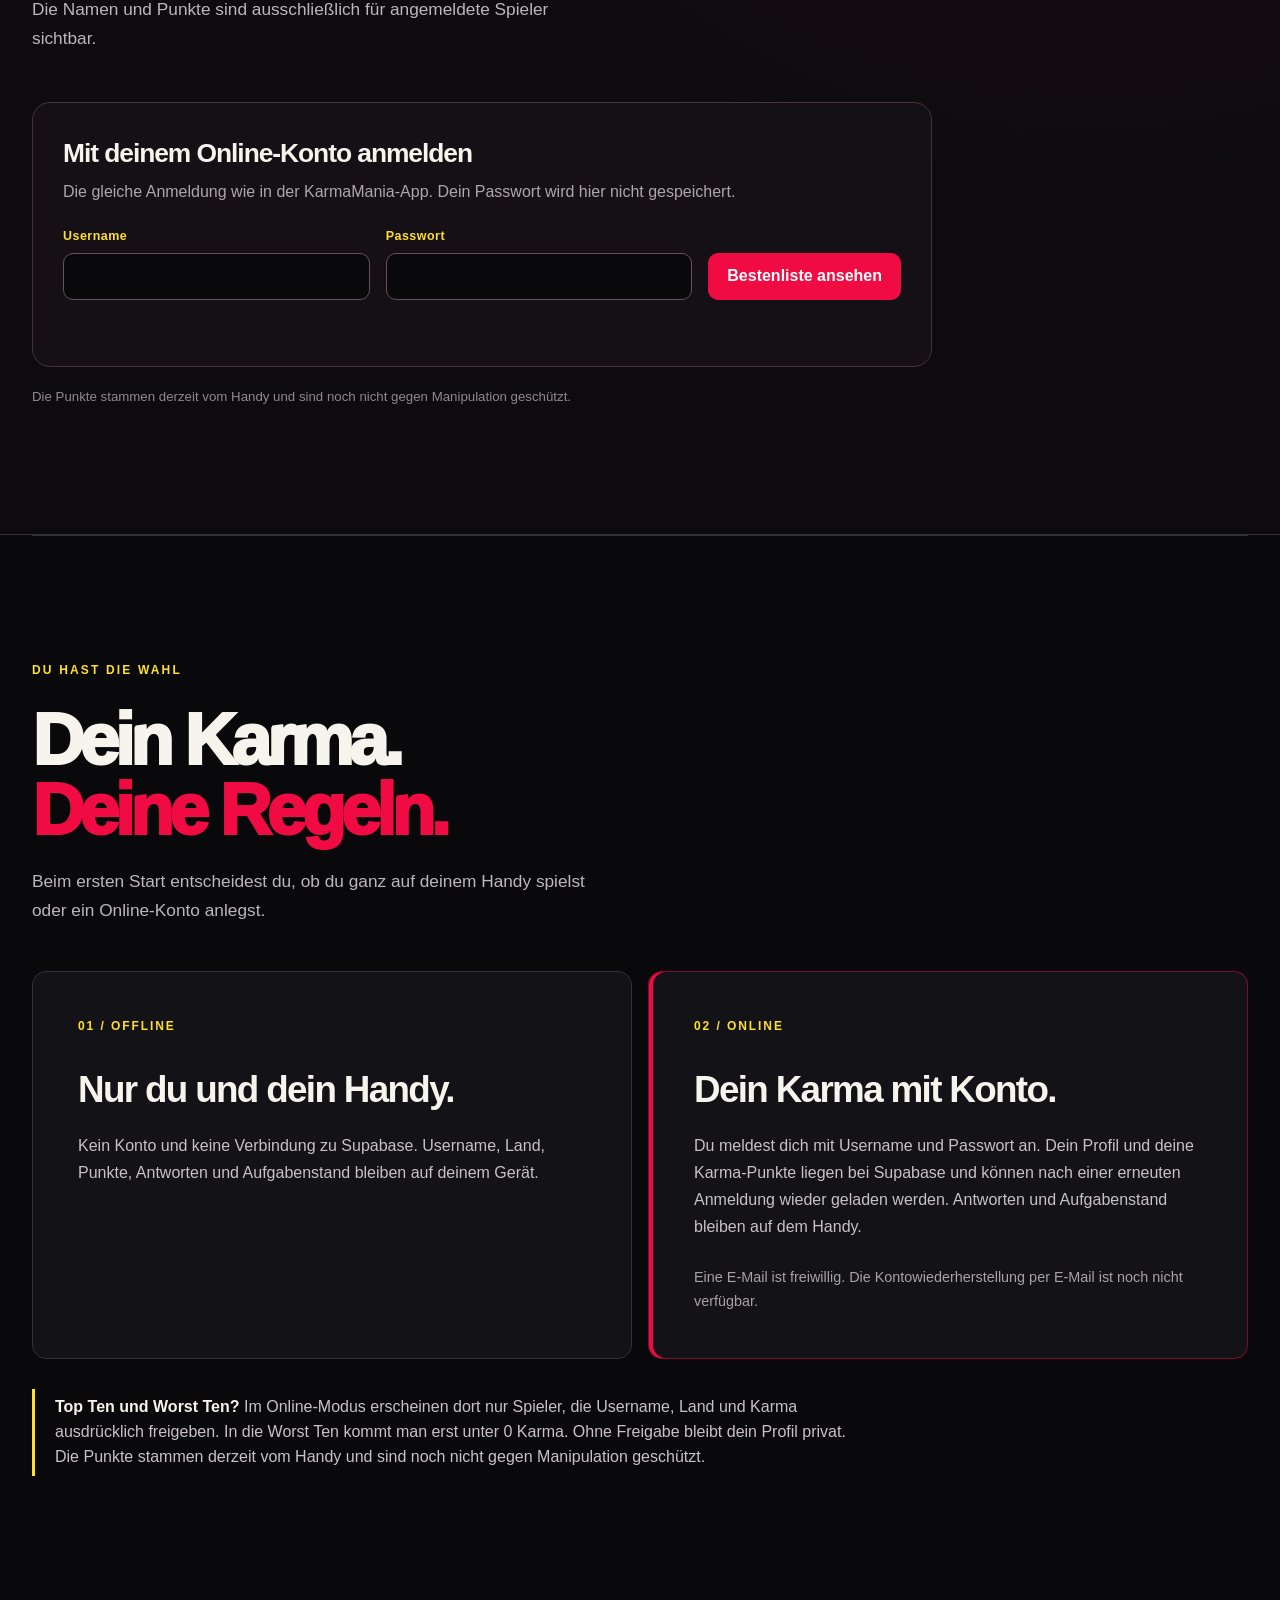
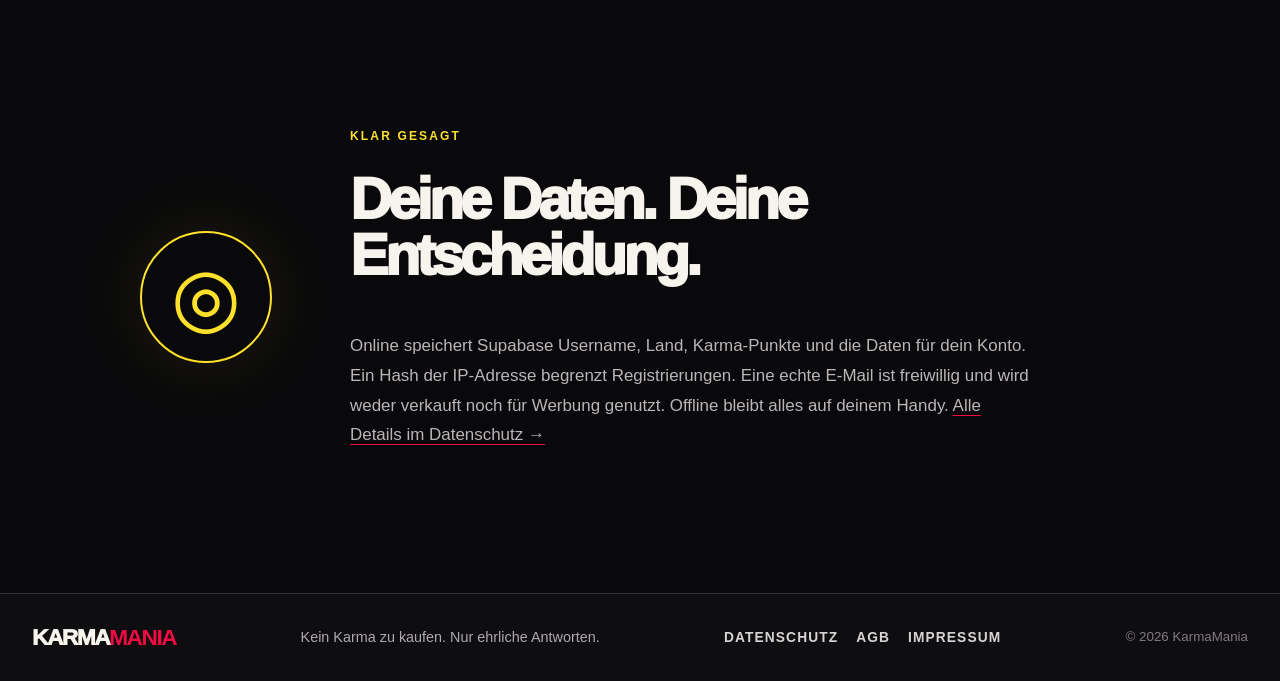
==== commit 2b4848ad: "Replace demo leaderboard with authenticated real players" ====
--- a/index.html
+++ b/index.html
@@ -7,8 +7,8 @@
   <meta name="description" content="KarmaMania: 80 freche Fragen, spontane Aufgaben und 10 Minuten für eine gute Tat. Die Android-App startet mit 10 Karma-Punkten.">
   <title>KarmaMania – Dein Alltag hat Fragen</title>
   <link rel="icon" type="image/webp" href="/assets/karmamania-mascot.webp">
-  <link rel="stylesheet" href="/styles.css?v=demo-leaderboard">
-  <script src="/leaderboard-demo.js" defer></script>
+  <link rel="stylesheet" href="/styles.css?v=real-leaderboard">
+  <script src="/leaderboard.js" defer></script>
 </head>
 <body>
   <a class="skip" href="#inhalt">Zum Inhalt springen</a>
@@ -80,26 +80,33 @@
       </div>
     </section>
 
-    <section class="section demo-board" id="rangliste" aria-labelledby="demo-title">
+    <section class="section rank-board" id="rangliste" aria-labelledby="leaderboard-title">
       <div class="shell">
-        <div class="demo-head">
+        <div class="rank-head">
           <div class="section-heading">
-            <p class="eyebrow">1.099 FIGUREN. NULL ECHTE KONTEN.</p>
-            <h2 id="demo-title">Karma in der<br><span>Testarena.</span></h2>
-            <p>So könnte eine volle Rangliste aussehen. Alle 1.099 Profile und Punkte hier sind erfunden und bleiben ausschließlich auf dieser Webseite.</p>
+            <p class="eyebrow">ECHTE SPIELER. ECHTES KARMA.</p>
+            <h2 id="leaderboard-title">Die echte<br><span>Bestenliste.</span></h2>
+            <p>Hier stehen nur Online-Spieler, die ihre Punkte freiwillig freigegeben haben. Die Namen und Punkte sind ausschließlich für angemeldete Spieler sichtbar.</p>
           </div>
-          <div class="demo-stamp"><strong>1.099</strong><span>fiktive Demo-Profile</span><small>Keine echten Spieler · keine Supabase-Einträge</small></div>
         </div>
-        <div class="demo-rankings">
-          <div class="demo-panel"><h3>😇 Top Ten</h3><p>Ab 0 Karma</p><ol id="demo-top" aria-label="Die besten zehn Demo-Profile"></ol></div>
-          <div class="demo-panel"><h3>😈 Flop Ten</h3><p>Nur unter 0 Karma</p><ol id="demo-flop" aria-label="Die zehn niedrigsten Demo-Profile"></ol></div>
+        <form class="leaderboard-login" id="leaderboard-login">
+          <h3>Mit deinem Online-Konto anmelden</h3>
+          <p>Die gleiche Anmeldung wie in der KarmaMania-App. Dein Passwort wird hier nicht gespeichert.</p>
+          <div class="leaderboard-fields">
+            <label>Username <input name="username" type="text" required maxlength="24" autocomplete="username"></label>
+            <label>Passwort <input name="password" type="password" required autocomplete="current-password"></label>
+            <button type="submit">Bestenliste ansehen</button>
+          </div>
+          <p class="leaderboard-status" id="leaderboard-status" role="status" aria-live="polite"></p>
+        </form>
+        <div class="leaderboard-results" id="leaderboard-results" hidden>
+          <div class="leaderboard-toolbar"><p>Angemeldet · Nur freiwillig freigegebene Profile</p><button id="leaderboard-logout" type="button">Abmelden</button></div>
+          <div class="rank-rankings">
+            <div class="rank-panel"><h3>😇 Top Ten</h3><p>Ab 0 Karma</p><ol id="leaderboard-top" aria-label="Die besten freigegebenen Spieler"></ol></div>
+            <div class="rank-panel"><h3>😈 Worst Ten</h3><p>Nur unter 0 Karma</p><ol id="leaderboard-worst" aria-label="Die niedrigsten freigegebenen Spieler"></ol></div>
+          </div>
         </div>
-        <div class="demo-directory">
-          <div class="demo-directory-head"><div><h3>Alle 1.099 Fakeuser</h3><p>Durchsuchen statt endlos scrollen.</p></div><label for="demo-search">Fakeuser finden <input id="demo-search" type="search" placeholder="Username oder Land" autocomplete="off"></label></div>
-          <ol id="demo-all" class="demo-all" aria-live="polite"></ol>
-          <div class="demo-pagination"><button id="demo-prev" type="button">← Zurück</button><span id="demo-page" aria-live="polite"></span><button id="demo-next" type="button">Weiter →</button></div>
-        </div>
-        <p class="demo-disclaimer">Demo-Daten zum Ausprobieren. Die echte App-Rangliste zeigt nur Online-Spieler mit freiwilliger Freigabe.</p>
+        <p class="rank-disclaimer">Die Punkte stammen derzeit vom Handy und sind noch nicht gegen Manipulation geschützt.</p>
       </div>
     </section>
 
@@ -122,7 +129,7 @@
           <p class="mode-note">Eine E-Mail ist freiwillig. Die Kontowiederherstellung per E-Mail ist noch nicht verfügbar.</p>
         </article>
       </div>
-      <p class="leaderboard-note"><strong>Top Ten und Flop Ten?</strong> Im Online-Modus erscheinen dort nur Spieler, die Username, Land und Karma ausdrücklich freigeben. In die Flop Ten kommt man erst unter 0 Karma. Ohne Freigabe bleibt dein Profil privat. Die Punkte stammen derzeit vom Handy und sind noch nicht gegen Manipulation geschützt.</p>
+      <p class="leaderboard-note"><strong>Top Ten und Worst Ten?</strong> Im Online-Modus erscheinen dort nur Spieler, die Username, Land und Karma ausdrücklich freigeben. In die Worst Ten kommt man erst unter 0 Karma. Ohne Freigabe bleibt dein Profil privat. Die Punkte stammen derzeit vom Handy und sind noch nicht gegen Manipulation geschützt.</p>
     </section>
 
     <section class="section shell privacy" id="datenschutz" aria-labelledby="privacy-title">
--- a/styles.css
+++ b/styles.css
@@ -11,10 +11,39 @@
 .play-modes{border-top:1px solid var(--line)}.play-modes .section-heading{max-width:790px}.mode-grid{display:grid;grid-template-columns:repeat(2,minmax(0,1fr));gap:16px;margin-top:45px}.mode-card{padding:clamp(28px,4vw,45px);border:1px solid var(--line);border-radius:14px;background:var(--panel)}.mode-card:nth-child(2){border-color:#f10b4377;box-shadow:inset 4px 0 var(--red)}.mode-tag{display:block;color:var(--yellow);font-size:.75rem;font-weight:900;letter-spacing:.16em;margin-bottom:34px}.mode-card h3{font-size:clamp(1.65rem,3vw,2.3rem);letter-spacing:-.045em;line-height:1.15;margin-bottom:20px}.mode-card p{color:#c8c2c5;line-height:1.7;margin-bottom:0}.mode-card .mode-note{font-size:.9rem;color:#a9a2a7;margin-top:24px}.leaderboard-note{border-left:3px solid var(--yellow);padding:6px 0 6px 20px;margin:30px 0 0;color:#c8c2c5;max-width:840px}.leaderboard-note strong{color:var(--white)}.privacy a{text-decoration:underline;text-decoration-color:var(--red);text-underline-offset:4px}
 @media(max-width:700px){.mode-grid{grid-template-columns:1fr;margin-top:30px}.mode-tag{margin-bottom:22px}}
 
-/* Fictional leaderboard preview */
-.demo-board{background:radial-gradient(ellipse at 85% 0,#42112055,transparent 46%),#0d0b0e;border-block:1px solid var(--line)}
-.demo-head{display:flex;justify-content:space-between;align-items:end;gap:40px;margin-bottom:48px}.demo-head .section-heading{max-width:680px}.demo-stamp{flex:0 0 265px;padding:24px;border:1px solid #f10b4388;border-radius:16px;background:#1a1016;box-shadow:inset 4px 0 var(--red)}.demo-stamp strong{display:block;color:var(--yellow);font-size:3.6rem;font-weight:1000;letter-spacing:-.07em;line-height:1}.demo-stamp span,.demo-stamp small{display:block}.demo-stamp span{font-weight:800;margin-top:12px}.demo-stamp small{color:#aaa0a7;font-size:.8rem;margin-top:6px;line-height:1.5}
-.demo-rankings{display:grid;grid-template-columns:repeat(2,minmax(0,1fr));gap:18px}.demo-panel,.demo-directory{border:1px solid #46333b;border-radius:18px;background:#151015;overflow:hidden}.demo-panel{padding:30px}.demo-panel h3{font-size:1.7rem;margin:0;letter-spacing:-.04em}.demo-panel>p{color:#aaa0a7;font-size:.87rem;margin:1px 0 24px}.demo-panel ol,.demo-all{list-style:none;padding:0;margin:0}.demo-panel li,.demo-all li:not(.demo-empty){display:flex;align-items:center;gap:15px;min-height:67px;padding:10px 0;border-top:1px solid #ffffff13}.demo-position{font-size:.8rem;color:#88818a;font-weight:800;min-width:25px}.demo-identity{display:flex;flex-direction:column;min-width:0;line-height:1.35}.demo-identity strong{font-size:.96rem;overflow:hidden;text-overflow:ellipsis}.demo-identity small{font-size:.75rem;color:#ada6ab}.demo-score{margin-left:auto;color:var(--yellow);font-size:1.15rem;font-variant-numeric:tabular-nums}.demo-score.negative{color:#ff648a}
-.demo-directory{margin-top:20px;padding:30px}.demo-directory-head{display:flex;justify-content:space-between;align-items:end;gap:20px;margin-bottom:20px}.demo-directory h3{font-size:1.5rem;letter-spacing:-.04em;margin:0}.demo-directory-head p{color:#ada6ab;font-size:.85rem;margin:5px 0 0}.demo-directory label{font-size:.78rem;font-weight:800;letter-spacing:.04em;color:var(--yellow)}.demo-directory input{display:block;width:min(330px,75vw);background:#09090b;border:1px solid #66505a;border-radius:10px;padding:12px 14px;color:var(--white);font:inherit;margin-top:8px}.demo-directory input:focus-visible,.demo-pagination button:focus-visible{outline:2px solid var(--yellow);outline-offset:2px}.demo-all{display:grid;grid-template-columns:1fr 1fr;column-gap:40px}.demo-empty{grid-column:1/-1;color:#ada6ab;padding:25px 0}.demo-pagination{display:flex;justify-content:space-between;align-items:center;gap:16px;border-top:1px solid #ffffff20;margin-top:14px;padding-top:22px;color:#bdb4bb;font-size:.85rem}.demo-pagination button{border:1px solid #755360;border-radius:9px;background:#29151e;color:white;padding:10px 15px;font:inherit;font-weight:800;cursor:pointer}.demo-pagination button:hover:not(:disabled){background:#4d1a2c}.demo-pagination button:disabled{opacity:.4;cursor:default}.demo-disclaimer{color:#91888f;font-size:.83rem;margin:20px 0 0}
-@media(max-width:800px){.demo-head{align-items:start;flex-direction:column}.demo-stamp{flex:auto;width:min(100%,360px)}.demo-rankings,.demo-all{grid-template-columns:1fr}.demo-directory-head{align-items:start;flex-direction:column}.demo-directory input{width:min(360px,calc(100vw - 100px))}}
-@media(max-width:600px){.demo-panel,.demo-directory{padding:22px}.demo-head{margin-bottom:30px}.demo-pagination{flex-wrap:wrap}.demo-pagination span{order:-1;flex-basis:100%;text-align:center}}
+/* Live leaderboard */
+.rank-board{background:radial-gradient(ellipse at 85% 0,#42112055,transparent 46%),#0d0b0e;border-block:1px solid var(--line)}
+.rank-head{max-width:750px;margin-bottom:48px}
+.rank-rankings{display:grid;grid-template-columns:repeat(2,minmax(0,1fr));gap:18px}
+.rank-panel{border:1px solid #46333b;border-radius:18px;background:#151015;overflow:hidden;padding:30px}
+.rank-panel h3{font-size:1.7rem;margin:0;letter-spacing:-.04em}
+.rank-panel>p{color:#aaa0a7;font-size:.87rem;margin:1px 0 24px}
+.rank-panel ol{list-style:none;padding:0;margin:0}
+.rank-panel li:not(.rank-empty){display:flex;align-items:center;gap:15px;min-height:67px;padding:10px 0;border-top:1px solid #ffffff13}
+.rank-position{font-size:.8rem;color:#88818a;font-weight:800;min-width:25px}
+.rank-identity{display:flex;flex-direction:column;min-width:0;line-height:1.35}
+.rank-identity strong{font-size:.96rem;overflow:hidden;text-overflow:ellipsis}
+.rank-identity small{font-size:.75rem;color:#ada6ab}
+.rank-score{margin-left:auto;color:var(--yellow);font-size:1.15rem;font-variant-numeric:tabular-nums}
+.rank-score.negative{color:#ff648a}
+.rank-empty{color:#ada6ab;padding:20px 0}
+.rank-disclaimer{color:#91888f;font-size:.83rem;margin:20px 0 0}
+@media(max-width:800px){.rank-rankings{grid-template-columns:1fr}}
+@media(max-width:600px){.rank-panel{padding:22px}.rank-head{margin-bottom:30px}}
+
+/* Authenticated leaderboard */
+.leaderboard-login{max-width:900px;padding:30px;border:1px solid #46333b;border-radius:18px;background:#151015}
+.leaderboard-login h3{font-size:1.65rem;letter-spacing:-.04em;margin:0 0 6px}
+.leaderboard-login>p{color:#ada6ab;margin:0 0 22px}
+.leaderboard-fields{display:flex;align-items:end;flex-wrap:wrap;gap:16px}
+.leaderboard-fields label{flex:1 1 190px;color:var(--yellow);font-size:.78rem;font-weight:800;letter-spacing:.04em}
+.leaderboard-fields input{display:block;width:100%;min-height:47px;background:#09090b;border:1px solid #66505a;border-radius:10px;padding:10px 14px;color:var(--white);font:inherit;font-size:1rem;margin-top:7px}
+.leaderboard-fields button,.leaderboard-toolbar button{min-height:47px;border:1px solid #f10b43;border-radius:10px;background:#f10b43;color:#fff;padding:10px 18px;font:inherit;font-weight:800;cursor:pointer}
+.leaderboard-fields button:disabled{opacity:.6;cursor:wait}
+.leaderboard-status{color:#ffb5c7!important;margin:14px 0 0!important;min-height:1.4em}
+.leaderboard-toolbar{display:flex;align-items:center;justify-content:space-between;gap:20px;margin-bottom:22px}
+.leaderboard-toolbar p{margin:0;color:#ada6ab}
+.leaderboard-toolbar button{background:#29151e}
+.leaderboard-login input:focus-visible,.leaderboard-fields button:focus-visible,.leaderboard-toolbar button:focus-visible{outline:2px solid var(--yellow);outline-offset:2px}
+[hidden]{display:none!important}
+@media(max-width:600px){.leaderboard-login{padding:22px}.leaderboard-fields button{width:100%}.leaderboard-toolbar{align-items:start;flex-direction:column}}
